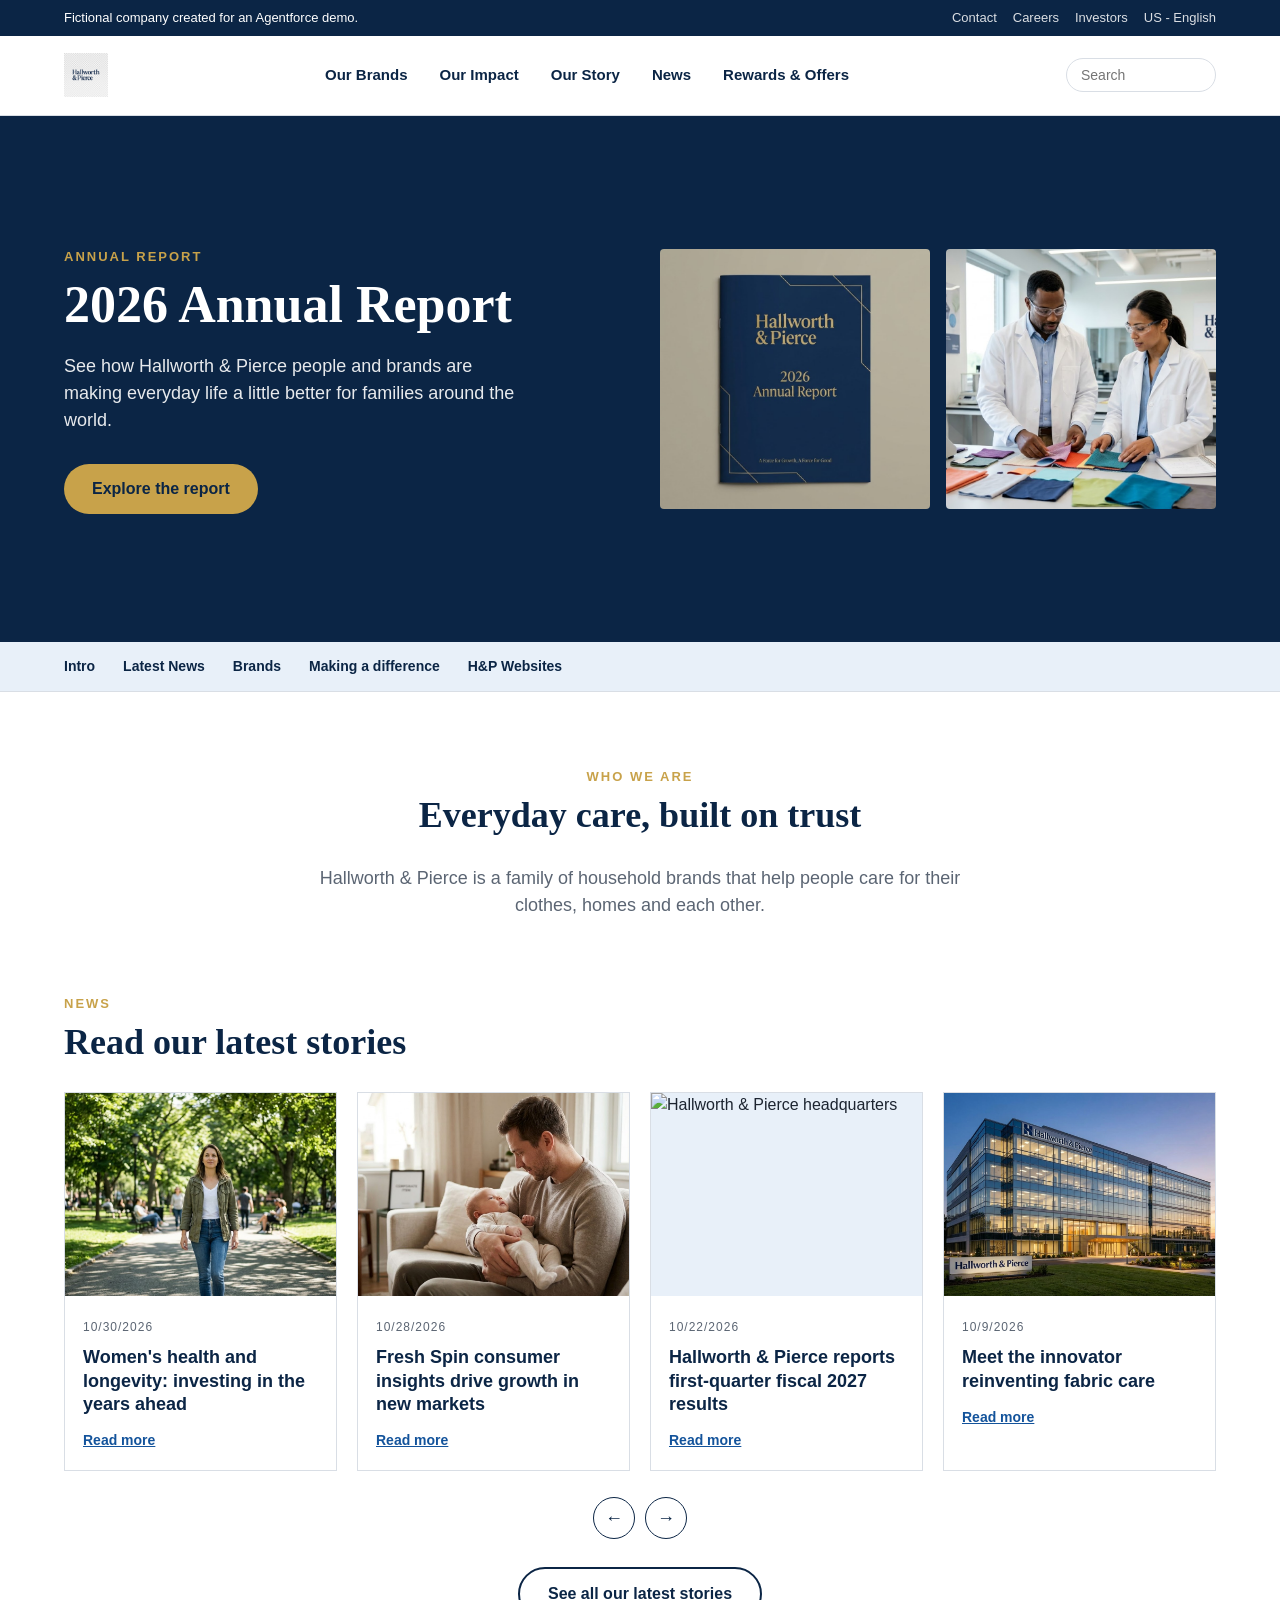
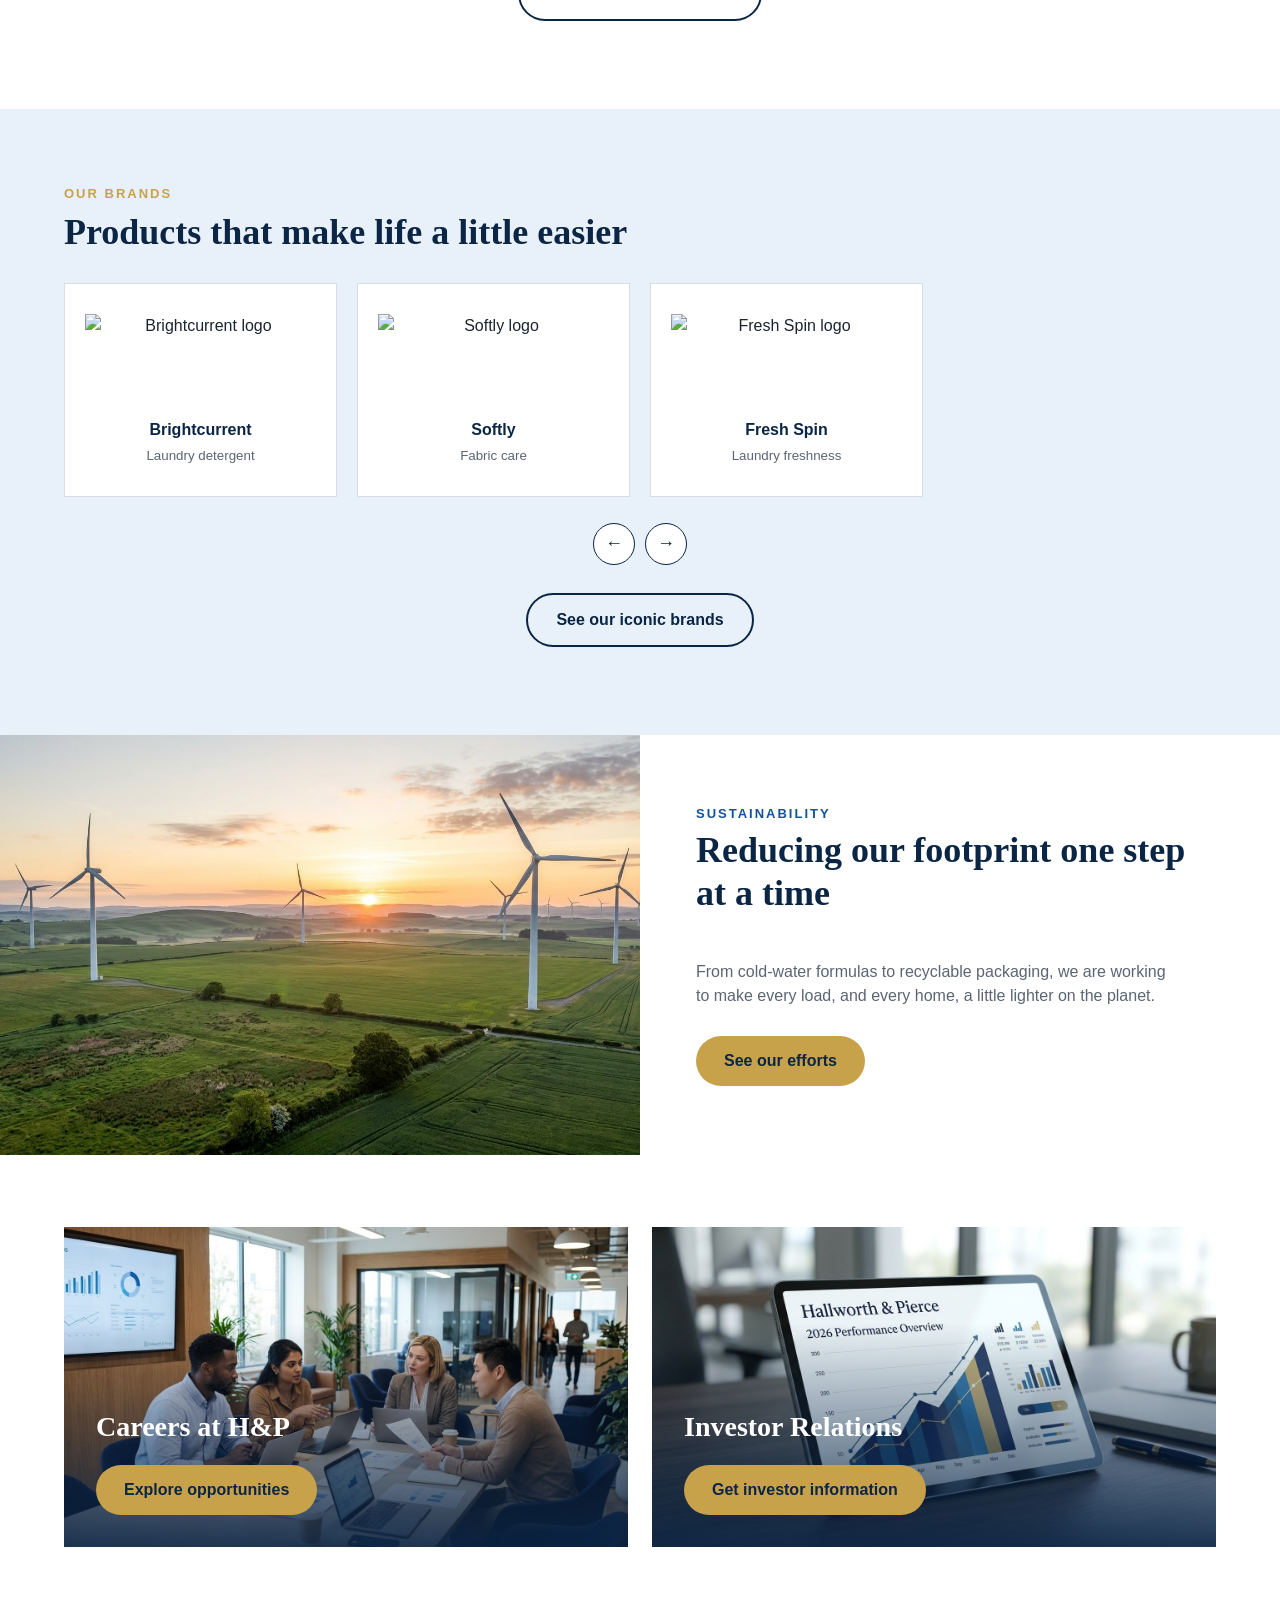
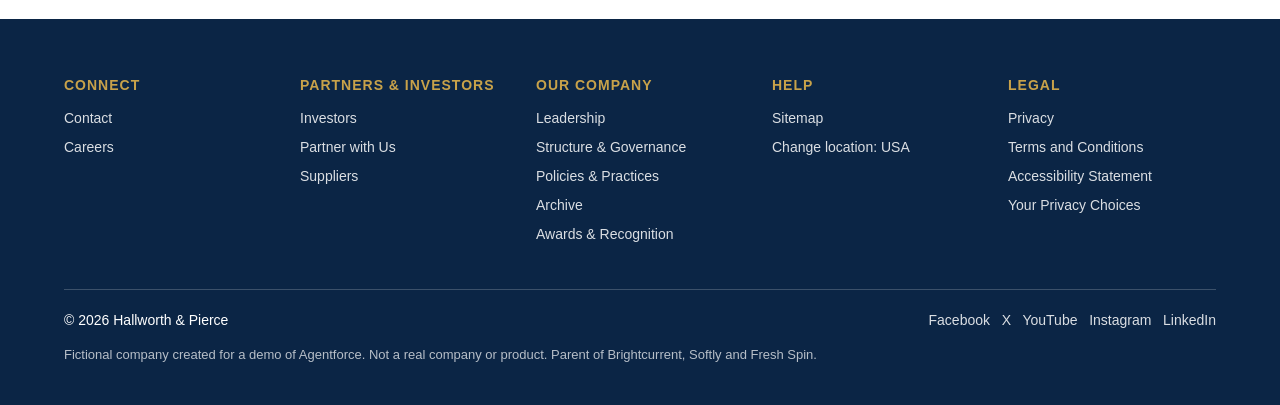
==== index.html @ 75a84b4d "Add Hallworth & Pierce mock site Co-Authored-By: Claude Sonnet 5.5 <noreply@anthropic.com>" ====
<!DOCTYPE html>
<html lang="en"><head><meta charset="utf-8"><meta name="viewport" content="width=device-width,initial-scale=1">
<title>Hallworth & Pierce</title><link rel="stylesheet" href="styles.css"></head><body>
<a class="skip" href="#main">Skip to content</a>
<div class="topbar"><div class="wrap"><span>Fictional company created for an Agentforce demo.</span><span><a href="#">Contact</a><a href="#">Careers</a><a href="#">Investors</a><a href="#">US - English</a></span></div></div>
<header class="site"><div class="wrap">
<a class="logo" href="index.html"><img src="assets/logo.png" alt="Hallworth &amp; Pierce" onerror="this.outerHTML='<span class=logo-text>Hallworth &amp; Pierce</span>'"></a>
<nav class="main" aria-label="Main"><ul>
<li><a href="index.html#brands">Our Brands</a><div class="sub"><a href="https://ctruax-hub.github.io/brightcurrent/">Brightcurrent</a><a href="#">Softly</a><a href="#">Fresh Spin</a><a href="#">Innovation</a><a href="#">Product Safety</a><a href="#">Ingredients</a></div></li>
<li><a href="index.html#impact">Our Impact</a><div class="sub"><a href="#">Community Impact</a><a href="#">Equality &amp; Inclusion</a><a href="#">Sustainability</a><a href="#">Ethics &amp; Responsibility</a></div></li>
<li><a href="index.html#company">Our Story</a><div class="sub"><a href="#">Who We Are</a><a href="#">H&amp;P History</a><a href="#">2026 Annual Report</a><a href="#">2025 Citizenship Report</a></div></li>
<li><a href="index.html#stories">News</a><div class="sub"><a href="#">Blog</a><a href="#">Newsroom</a></div></li>
<li><a href="#">Rewards &amp; Offers</a></li>
</ul></nav>
<input class="search" type="search" placeholder="Search" aria-label="Search">
<button class="burger" aria-label="Menu">&#9776;</button>
</div></header>
<main id="main">
<section class="hero"><div class="wrap">
<div><span class="eyebrow">Annual Report</span><h1>2026 Annual Report</h1><p>See how Hallworth &amp; Pierce people and brands are making everyday life a little better for families around the world.</p><a class="btn" href="#">Explore the report</a></div>
<div class="imgs"><img src="assets/report-cover.jpg" alt="Cover of the Hallworth &amp; Pierce 2026 Annual Report"><img src="assets/report-scientists.jpg" alt="H&amp;P scientists reviewing results in a laboratory"></div>
</div></section>
<div class="anchors"><div class="wrap"><a href="#intro">Intro</a><a href="#stories">Latest News</a><a href="#brands">Brands</a><a href="#impact">Making a difference</a><a href="#company">H&amp;P Websites</a></div></div>
<section id="intro" class="center"><div class="wrap"><span class="eyebrow">Who we are</span><h2>Everyday care, built on trust</h2><p style="max-width:680px;margin:0 auto;color:var(--gray);font-size:18px">Hallworth &amp; Pierce is a family of household brands that help people care for their clothes, homes and each other.</p></div></section>
<section id="stories" style="background:#fff;padding-top:0"><div class="wrap"><span class="eyebrow">News</span><h2>Read our latest stories</h2>
<div class="carousel"><div class="track">
<article class="card"><img src="assets/story-1.jpg" alt="Woman walking outdoors"><div class="body"><time>10/30/2026</time><h3>Women's health and longevity: investing in the years ahead</h3><a href="#">Read more</a></div></article>
<article class="card"><img src="assets/story-2.jpg" alt="Parent and baby at home"><div class="body"><time>10/28/2026</time><h3>Fresh Spin consumer insights drive growth in new markets</h3><a href="#">Read more</a></div></article>
<article class="card"><img src="assets/story-3.jpg" alt="Hallworth &amp; Pierce headquarters"><div class="body"><time>10/22/2026</time><h3>Hallworth &amp; Pierce reports first-quarter fiscal 2027 results</h3><a href="#">Read more</a></div></article>
<article class="card"><img src="assets/story-4.jpg" alt="Researcher testing fabric samples"><div class="body"><time>10/9/2026</time><h3>Meet the innovator reinventing fabric care</h3><a href="#">Read more</a></div></article>
</div><div class="ctrl"><button data-dir="-1" aria-label="Previous">&#8592;</button><button data-dir="1" aria-label="Next">&#8594;</button></div></div>
<p class="center"><a class="btn outline" href="#">See all our latest stories</a></p></div></section>
<section id="brands" class="brands"><div class="wrap"><span class="eyebrow">Our brands</span><h2>Products that make life a little easier</h2>
<div class="carousel"><div class="track">
<a class="brand" href="https://ctruax-hub.github.io/brightcurrent/"><img src="assets/brand-brightcurrent.png" alt="Brightcurrent logo"><span>Brightcurrent</span><small>Laundry detergent</small></a>
<a class="brand" href="#"><img src="assets/brand-softly.png" alt="Softly logo"><span>Softly</span><small>Fabric care</small></a>
<a class="brand" href="#"><img src="assets/brand-freshspin.png" alt="Fresh Spin logo"><span>Fresh Spin</span><small>Laundry freshness</small></a>
</div><div class="ctrl"><button data-dir="-1" aria-label="Previous">&#8592;</button><button data-dir="1" aria-label="Next">&#8594;</button></div></div>
<p class="center"><a class="btn outline" href="#">See our iconic brands</a></p></div></section>
<section id="impact" class="feature"><img src="assets/sustainability.jpg" alt="Wind turbines and green fields at sunrise"><div class="txt"><span class="eyebrow" style="color:var(--blue)">Sustainability</span><h2>Reducing our footprint one step at a time</h2><p>From cold-water formulas to recyclable packaging, we are working to make every load, and every home, a little lighter on the planet.</p><div><a class="btn" href="#">See our efforts</a></div></div></section>
<section id="company" style="padding-bottom:0"><div class="wrap"><div class="dual" style="padding-bottom:72px">
<div class="tile" style="background-image:url(assets/careers.jpg)"><h3>Careers at H&amp;P</h3><a class="btn" href="#">Explore opportunities</a></div>
<div class="tile" style="background-image:url(assets/investors.jpg)"><h3>Investor Relations</h3><a class="btn" href="#">Get investor information</a></div>
</div></div></section>
</main>
<footer><div class="wrap">
<div class="cols">
<div><h4>Connect</h4><ul><li><a href="#">Contact</a></li><li><a href="#">Careers</a></li></ul></div>
<div><h4>Partners &amp; Investors</h4><ul><li><a href="#">Investors</a></li><li><a href="#">Partner with Us</a></li><li><a href="#">Suppliers</a></li></ul></div>
<div><h4>Our Company</h4><ul><li><a href="#">Leadership</a></li><li><a href="#">Structure &amp; Governance</a></li><li><a href="#">Policies &amp; Practices</a></li><li><a href="#">Archive</a></li><li><a href="#">Awards &amp; Recognition</a></li></ul></div>
<div><h4>Help</h4><ul><li><a href="#">Sitemap</a></li><li><a href="#">Change location: USA</a></li></ul></div>
<div><h4>Legal</h4><ul><li><a href="privacy.html">Privacy</a></li><li><a href="terms.html">Terms and Conditions</a></li><li><a href="#">Accessibility Statement</a></li><li><a href="#">Your Privacy Choices</a></li></ul></div>
</div>
<div class="legal"><span>&copy; 2026 Hallworth &amp; Pierce</span><span><a href="#">Facebook</a> &nbsp; <a href="#">X</a> &nbsp; <a href="#">YouTube</a> &nbsp; <a href="#">Instagram</a> &nbsp; <a href="#">LinkedIn</a></span></div>
<p class="disc">Fictional company created for a demo of Agentforce. Not a real company or product. Parent of Brightcurrent, Softly and Fresh Spin.</p>
</div></footer>
<script src="script.js"></script></body></html>
---- styles.css ----
:root{--navy:#0b2545;--blue:#13539b;--sky:#e8f0f9;--ink:#1c2430;--gray:#5b6573;--line:#d9dee5;--accent:#c8a24a}
*{box-sizing:border-box}
html{scroll-behavior:smooth}
body{margin:0;font-family:"Helvetica Neue",Arial,sans-serif;color:var(--ink);line-height:1.5;background:#fff}
a{color:inherit}
img{max-width:100%;display:block}
.skip{position:absolute;left:-999px;top:0;background:#fff;padding:8px 12px;z-index:100}
.skip:focus{left:0}
.wrap{max-width:1200px;margin:0 auto;padding:0 24px}
/* header */
.topbar{background:var(--navy);color:#fff;font-size:13px}
.topbar .wrap{display:flex;justify-content:space-between;align-items:center;min-height:36px;gap:16px;flex-wrap:wrap}
.topbar a{text-decoration:none;opacity:.85;margin-left:16px}
.topbar a:hover{opacity:1;text-decoration:underline}
header.site{border-bottom:1px solid var(--line);background:#fff;position:sticky;top:0;z-index:50}
header.site .wrap{display:flex;align-items:center;justify-content:space-between;min-height:76px;gap:24px}
.logo img{height:44px;width:auto}
.logo-text{font:700 22px Georgia,serif;color:var(--navy);text-decoration:none;letter-spacing:.3px}
nav.main ul{list-style:none;display:flex;gap:4px;margin:0;padding:0}
nav.main li{position:relative}
nav.main > ul > li > a{display:block;padding:28px 14px;text-decoration:none;font-weight:600;font-size:15px;color:var(--navy)}
nav.main > ul > li:hover > a{color:var(--blue)}
nav.main .sub{display:none;position:absolute;top:100%;left:0;min-width:240px;background:#fff;border:1px solid var(--line);box-shadow:0 8px 24px rgba(0,0,0,.1);padding:10px 0;flex-direction:column;gap:0}
nav.main li:hover .sub,nav.main li:focus-within .sub{display:flex}
nav.main .sub a{padding:9px 20px;text-decoration:none;font-size:14px;display:block}
nav.main .sub a:hover{background:var(--sky)}
.search{border:1px solid var(--line);border-radius:20px;padding:8px 14px;font-size:14px;width:150px}
.burger{display:none;background:none;border:0;font-size:28px;cursor:pointer;color:var(--navy)}
/* hero */
.hero{background:var(--navy);color:#fff;position:relative;overflow:hidden}
.hero .wrap{display:grid;grid-template-columns:1fr 1fr;gap:40px;align-items:center;padding-top:56px;padding-bottom:56px}
.hero h1{font:700 52px/1.1 Georgia,serif;margin:8px 0 20px}
.eyebrow{text-transform:uppercase;letter-spacing:2px;font-size:13px;font-weight:700;color:var(--accent)}
.hero p{font-size:18px;max-width:460px;opacity:.9}
.hero .imgs{display:grid;grid-template-columns:1fr 1fr;gap:16px}
.hero .imgs img{width:100%;height:100%;object-fit:cover;min-height:260px;background:#1d3d66;border-radius:4px}
.btn{display:inline-block;background:var(--accent);color:var(--navy);padding:13px 28px;font-weight:700;text-decoration:none;border-radius:30px;margin-top:12px}
.btn:hover{filter:brightness(1.08)}
.btn.outline{background:none;border:2px solid var(--navy);color:var(--navy)}
.btn.outline:hover{background:var(--navy);color:#fff;filter:none}
.anchors{background:var(--sky);border-bottom:1px solid var(--line)}
.anchors .wrap{display:flex;gap:28px;overflow-x:auto;padding-top:14px;padding-bottom:14px}
.anchors a{white-space:nowrap;text-decoration:none;font-weight:600;font-size:14px;color:var(--navy)}
.anchors a:hover{text-decoration:underline}
/* sections */
section{padding:72px 0}
h2{font:700 36px/1.2 Georgia,serif;color:var(--navy);margin:6px 0 28px}
.center{text-align:center}
.carousel{position:relative}
.track{display:flex;gap:20px;overflow-x:auto;scroll-snap-type:x mandatory;scrollbar-width:none;padding-bottom:6px}
.track::-webkit-scrollbar{display:none}
.card{flex:0 0 calc(25% - 15px);scroll-snap-align:start;border:1px solid var(--line);background:#fff}
.card img{width:100%;aspect-ratio:4/3;object-fit:cover;background:var(--sky)}
.card .body{padding:18px}
.card time{font-size:12px;color:var(--gray);text-transform:uppercase;letter-spacing:1px}
.card h3{font-size:18px;margin:8px 0 12px;color:var(--navy);line-height:1.3}
.card a{font-weight:700;font-size:14px;color:var(--blue)}
.ctrl{display:flex;gap:10px;justify-content:center;margin-top:20px}
.ctrl button{width:42px;height:42px;border-radius:50%;border:1px solid var(--navy);background:#fff;color:var(--navy);font-size:18px;cursor:pointer}
.ctrl button:hover{background:var(--navy);color:#fff}
.brands{background:var(--sky)}
.brand{flex:0 0 calc(25% - 15px);scroll-snap-align:start;background:#fff;text-align:center;padding:30px 20px;text-decoration:none;border:1px solid var(--line)}
.brand img{height:90px;margin:0 auto 14px;object-fit:contain}
.brand span{font-weight:700;color:var(--navy)}
.brand small{display:block;color:var(--gray);margin-top:4px}
.feature{display:grid;grid-template-columns:1fr 1fr;min-height:420px;padding:0}
.feature img{width:100%;height:100%;object-fit:cover;background:#cfdceb}
.feature .txt{display:flex;flex-direction:column;justify-content:center;padding:56px;background:#fff}
.feature .txt p{max-width:480px;color:var(--gray)}
.dual{display:grid;grid-template-columns:1fr 1fr;gap:24px;padding:0 0 72px}
.tile{position:relative;min-height:320px;color:#fff;display:flex;flex-direction:column;justify-content:flex-end;padding:32px;background:var(--navy) center/cover}
.tile::before{content:"";position:absolute;inset:0;background:linear-gradient(transparent 30%,rgba(11,37,69,.9))}
.tile>*{position:relative}
.tile h3{font:700 28px Georgia,serif;margin:0 0 10px}
.tile .btn{align-self:flex-start}
/* footer */
footer{background:var(--navy);color:#fff;padding:56px 0 28px;font-size:14px}
footer .cols{display:grid;grid-template-columns:repeat(5,1fr);gap:28px}
footer h4{margin:0 0 12px;font-size:14px;text-transform:uppercase;letter-spacing:1px;color:var(--accent)}
footer ul{list-style:none;padding:0;margin:0}
footer li{margin-bottom:8px}
footer a{text-decoration:none;opacity:.85}
footer a:hover{opacity:1;text-decoration:underline}
footer .legal{border-top:1px solid rgba(255,255,255,.2);margin-top:36px;padding-top:20px;display:flex;justify-content:space-between;gap:20px;flex-wrap:wrap}
footer .disc{margin-top:14px;opacity:.7;font-size:13px}
.page{max-width:820px;margin:0 auto;padding:56px 24px}
.page h1{font:700 40px Georgia,serif;color:var(--navy)}
.page h2{font-size:22px;margin:32px 0 8px}
@media(max-width:900px){
 .burger{display:block}
 nav.main{display:none;position:absolute;top:100%;left:0;right:0;background:#fff;border-bottom:1px solid var(--line)}
 nav.main.open{display:block}
 nav.main ul{flex-direction:column}
 nav.main > ul > li > a{padding:14px 24px}
 nav.main .sub{display:flex;position:static;border:0;box-shadow:none;padding:0 0 8px 16px}
 .search{display:none}
 .hero .wrap,.feature,.dual{grid-template-columns:1fr}
 .hero h1{font-size:38px}
 .card,.brand{flex-basis:80%}
 .feature .txt{padding:36px 24px}
 footer .cols{grid-template-columns:1fr 1fr}
}
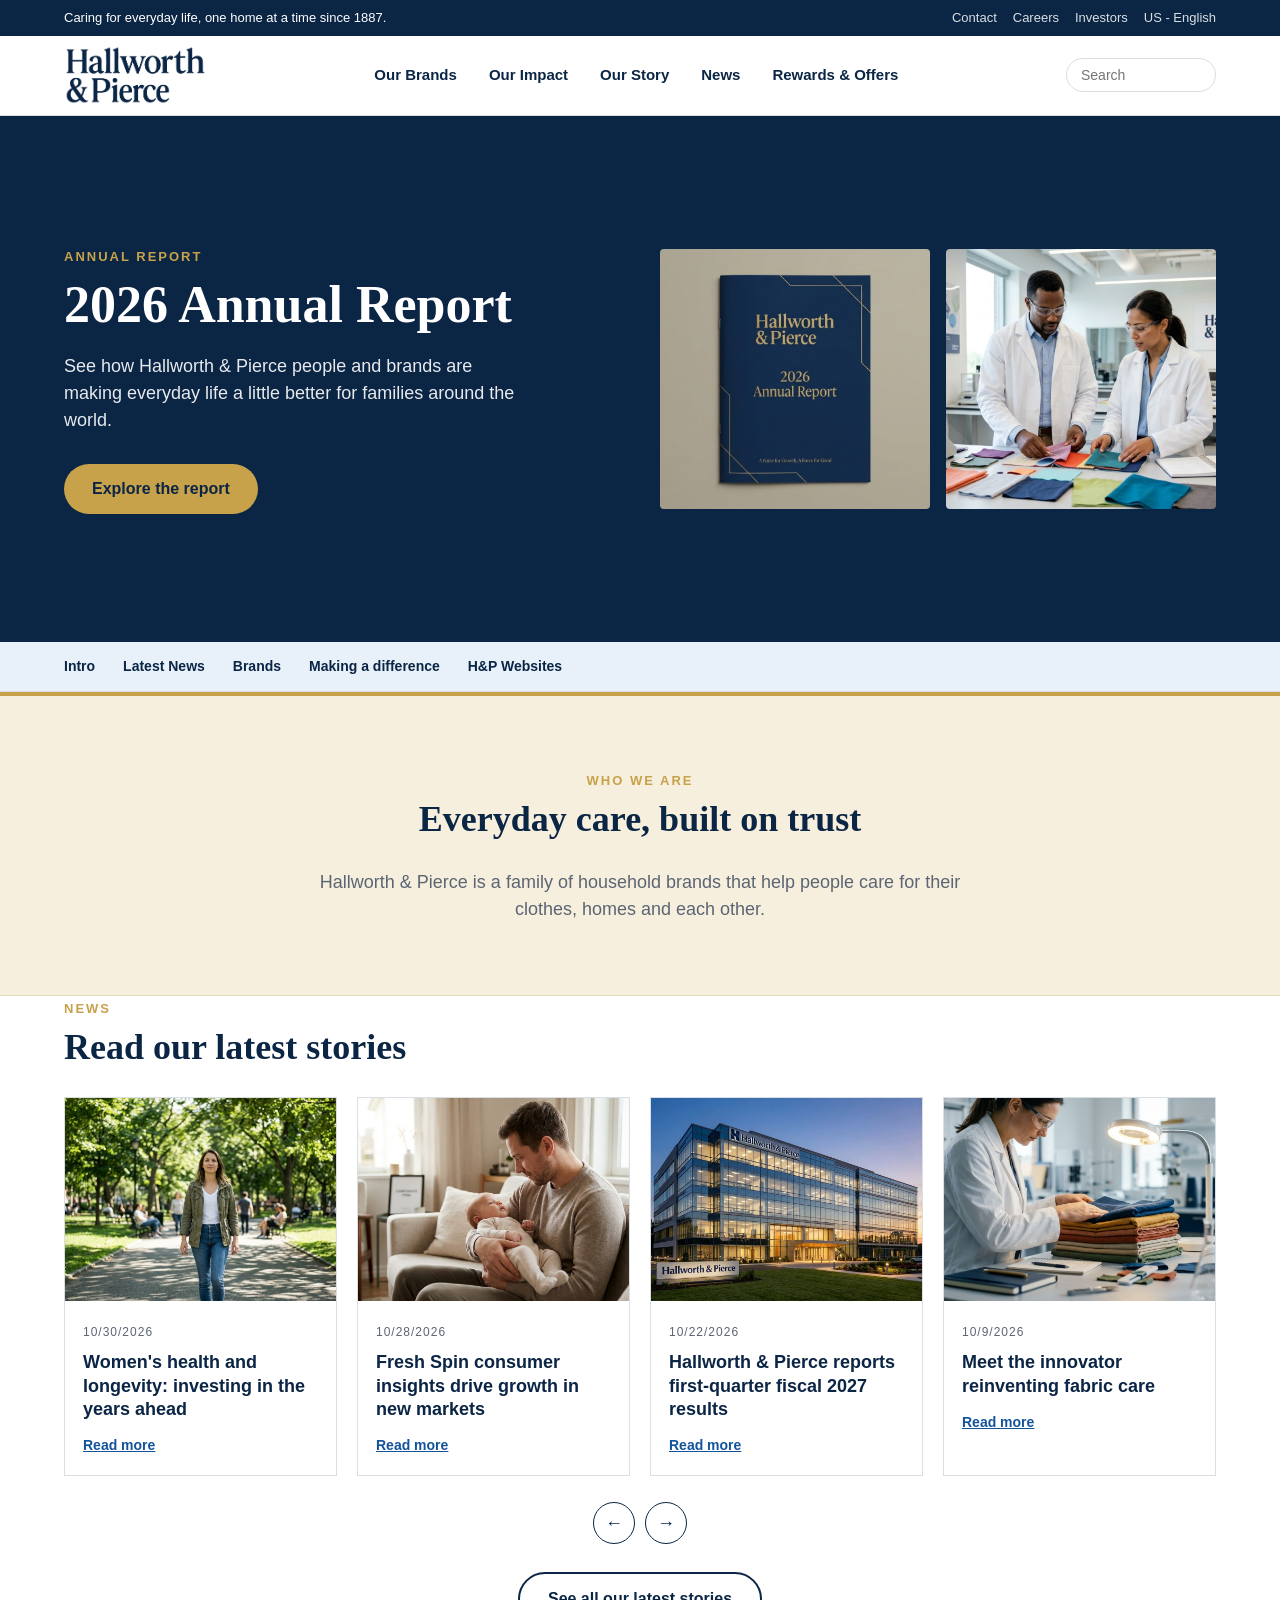
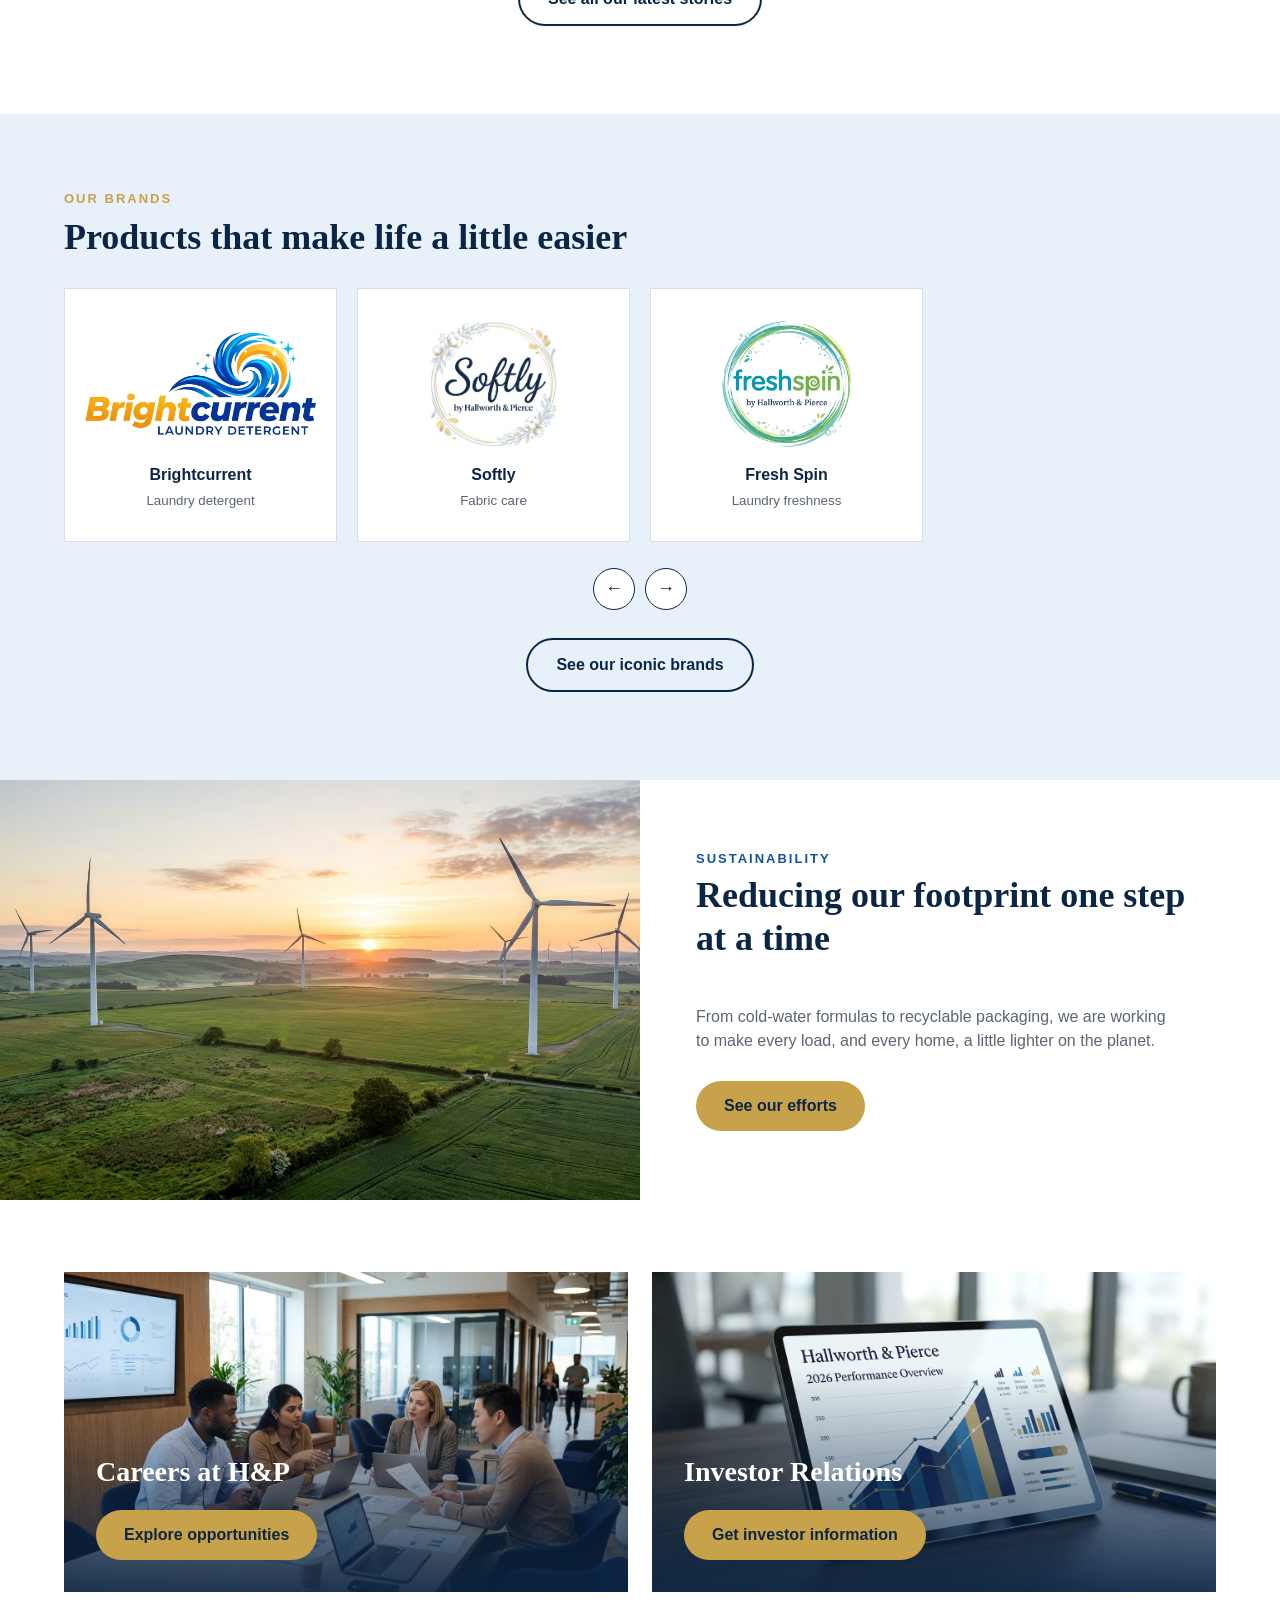
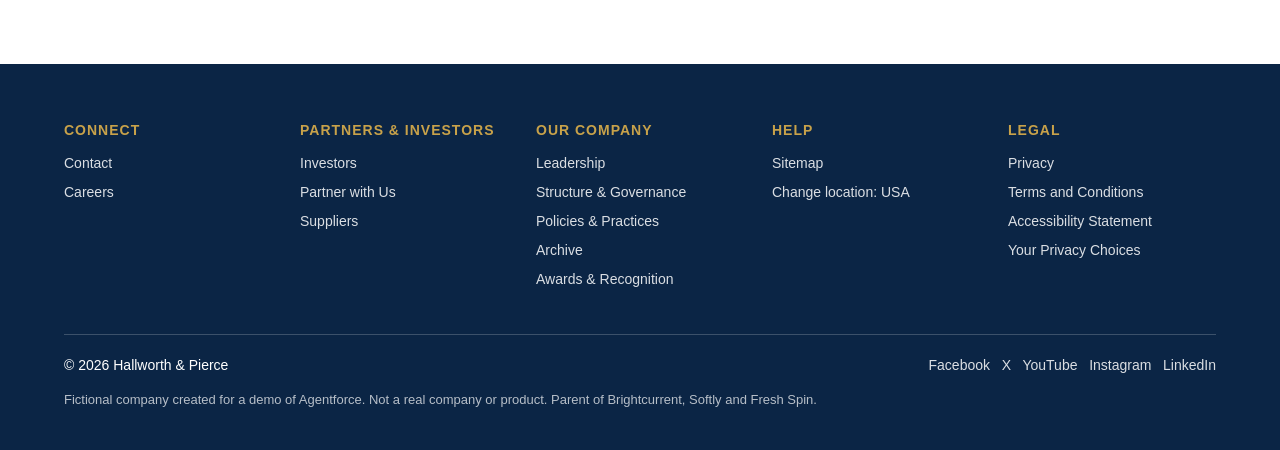
==== commit 4c646d61: "New story-4 image, on-brand top bar tagline, tinted intro section Co-Authored-By: Claude Sonnet 5.5 " ====
--- a/index.html
+++ b/index.html
@@ -2,7 +2,7 @@
 <html lang="en"><head><meta charset="utf-8"><meta name="viewport" content="width=device-width,initial-scale=1">
 <title>Hallworth & Pierce</title><link rel="stylesheet" href="styles.css"></head><body>
 <a class="skip" href="#main">Skip to content</a>
-<div class="topbar"><div class="wrap"><span>Fictional company created for an Agentforce demo.</span><span><a href="#">Contact</a><a href="#">Careers</a><a href="#">Investors</a><a href="#">US - English</a></span></div></div>
+<div class="topbar"><div class="wrap"><span>Caring for everyday life, one home at a time since 1887.</span><span><a href="#">Contact</a><a href="#">Careers</a><a href="#">Investors</a><a href="#">US - English</a></span></div></div>
 <header class="site"><div class="wrap">
 <a class="logo" href="index.html"><img src="assets/logo.png" alt="Hallworth &amp; Pierce" onerror="this.outerHTML='<span class=logo-text>Hallworth &amp; Pierce</span>'"></a>
 <nav class="main" aria-label="Main"><ul>
@@ -21,7 +21,7 @@
 <div class="imgs"><img src="assets/report-cover.jpg" alt="Cover of the Hallworth &amp; Pierce 2026 Annual Report"><img src="assets/report-scientists.jpg" alt="H&amp;P scientists reviewing results in a laboratory"></div>
 </div></section>
 <div class="anchors"><div class="wrap"><a href="#intro">Intro</a><a href="#stories">Latest News</a><a href="#brands">Brands</a><a href="#impact">Making a difference</a><a href="#company">H&amp;P Websites</a></div></div>
-<section id="intro" class="center"><div class="wrap"><span class="eyebrow">Who we are</span><h2>Everyday care, built on trust</h2><p style="max-width:680px;margin:0 auto;color:var(--gray);font-size:18px">Hallworth &amp; Pierce is a family of household brands that help people care for their clothes, homes and each other.</p></div></section>
+<section id="intro" class="center intro"><div class="wrap"><span class="eyebrow">Who we are</span><h2>Everyday care, built on trust</h2><p style="max-width:680px;margin:0 auto;color:var(--gray);font-size:18px">Hallworth &amp; Pierce is a family of household brands that help people care for their clothes, homes and each other.</p></div></section>
 <section id="stories" style="background:#fff;padding-top:0"><div class="wrap"><span class="eyebrow">News</span><h2>Read our latest stories</h2>
 <div class="carousel"><div class="track">
 <article class="card"><img src="assets/story-1.jpg" alt="Woman walking outdoors"><div class="body"><time>10/30/2026</time><h3>Women's health and longevity: investing in the years ahead</h3><a href="#">Read more</a></div></article>
--- a/styles.css
+++ b/styles.css
@@ -14,7 +14,7 @@
 .topbar a:hover{opacity:1;text-decoration:underline}
 header.site{border-bottom:1px solid var(--line);background:#fff;position:sticky;top:0;z-index:50}
 header.site .wrap{display:flex;align-items:center;justify-content:space-between;min-height:76px;gap:24px}
-.logo img{height:44px;width:auto}
+.logo img{height:60px;width:auto}
 .logo-text{font:700 22px Georgia,serif;color:var(--navy);text-decoration:none;letter-spacing:.3px}
 nav.main ul{list-style:none;display:flex;gap:4px;margin:0;padding:0}
 nav.main li{position:relative}
@@ -60,7 +60,7 @@
 .ctrl button:hover{background:var(--navy);color:#fff}
 .brands{background:var(--sky)}
 .brand{flex:0 0 calc(25% - 15px);scroll-snap-align:start;background:#fff;text-align:center;padding:30px 20px;text-decoration:none;border:1px solid var(--line)}
-.brand img{height:90px;margin:0 auto 14px;object-fit:contain}
+.brand img{height:130px;max-width:100%;margin:0 auto 14px;object-fit:contain}
 .brand span{font-weight:700;color:var(--navy)}
 .brand small{display:block;color:var(--gray);margin-top:4px}
 .feature{display:grid;grid-template-columns:1fr 1fr;min-height:420px;padding:0}
@@ -100,3 +100,4 @@
  .feature .txt{padding:36px 24px}
  footer .cols{grid-template-columns:1fr 1fr}
 }
+.intro{background:#f6efdd;border-top:4px solid var(--accent);border-bottom:1px solid #e6dbbd}
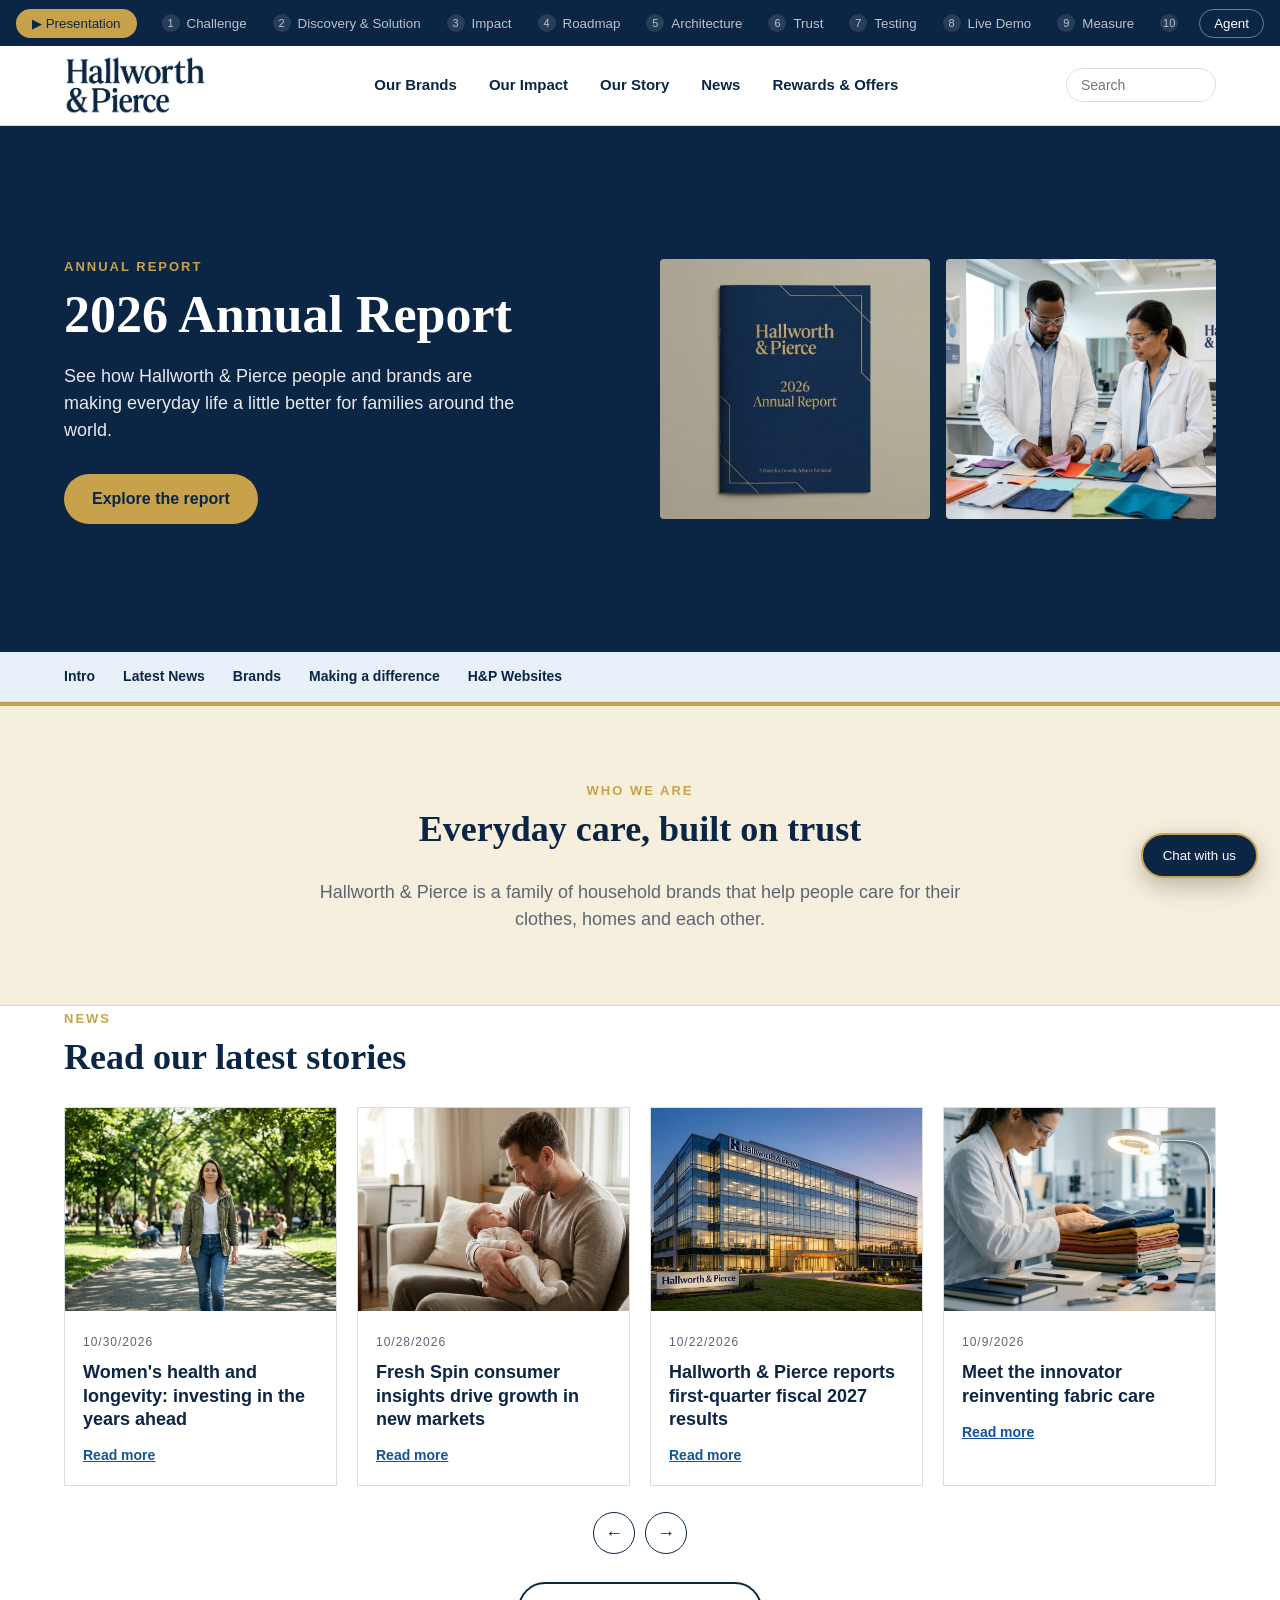
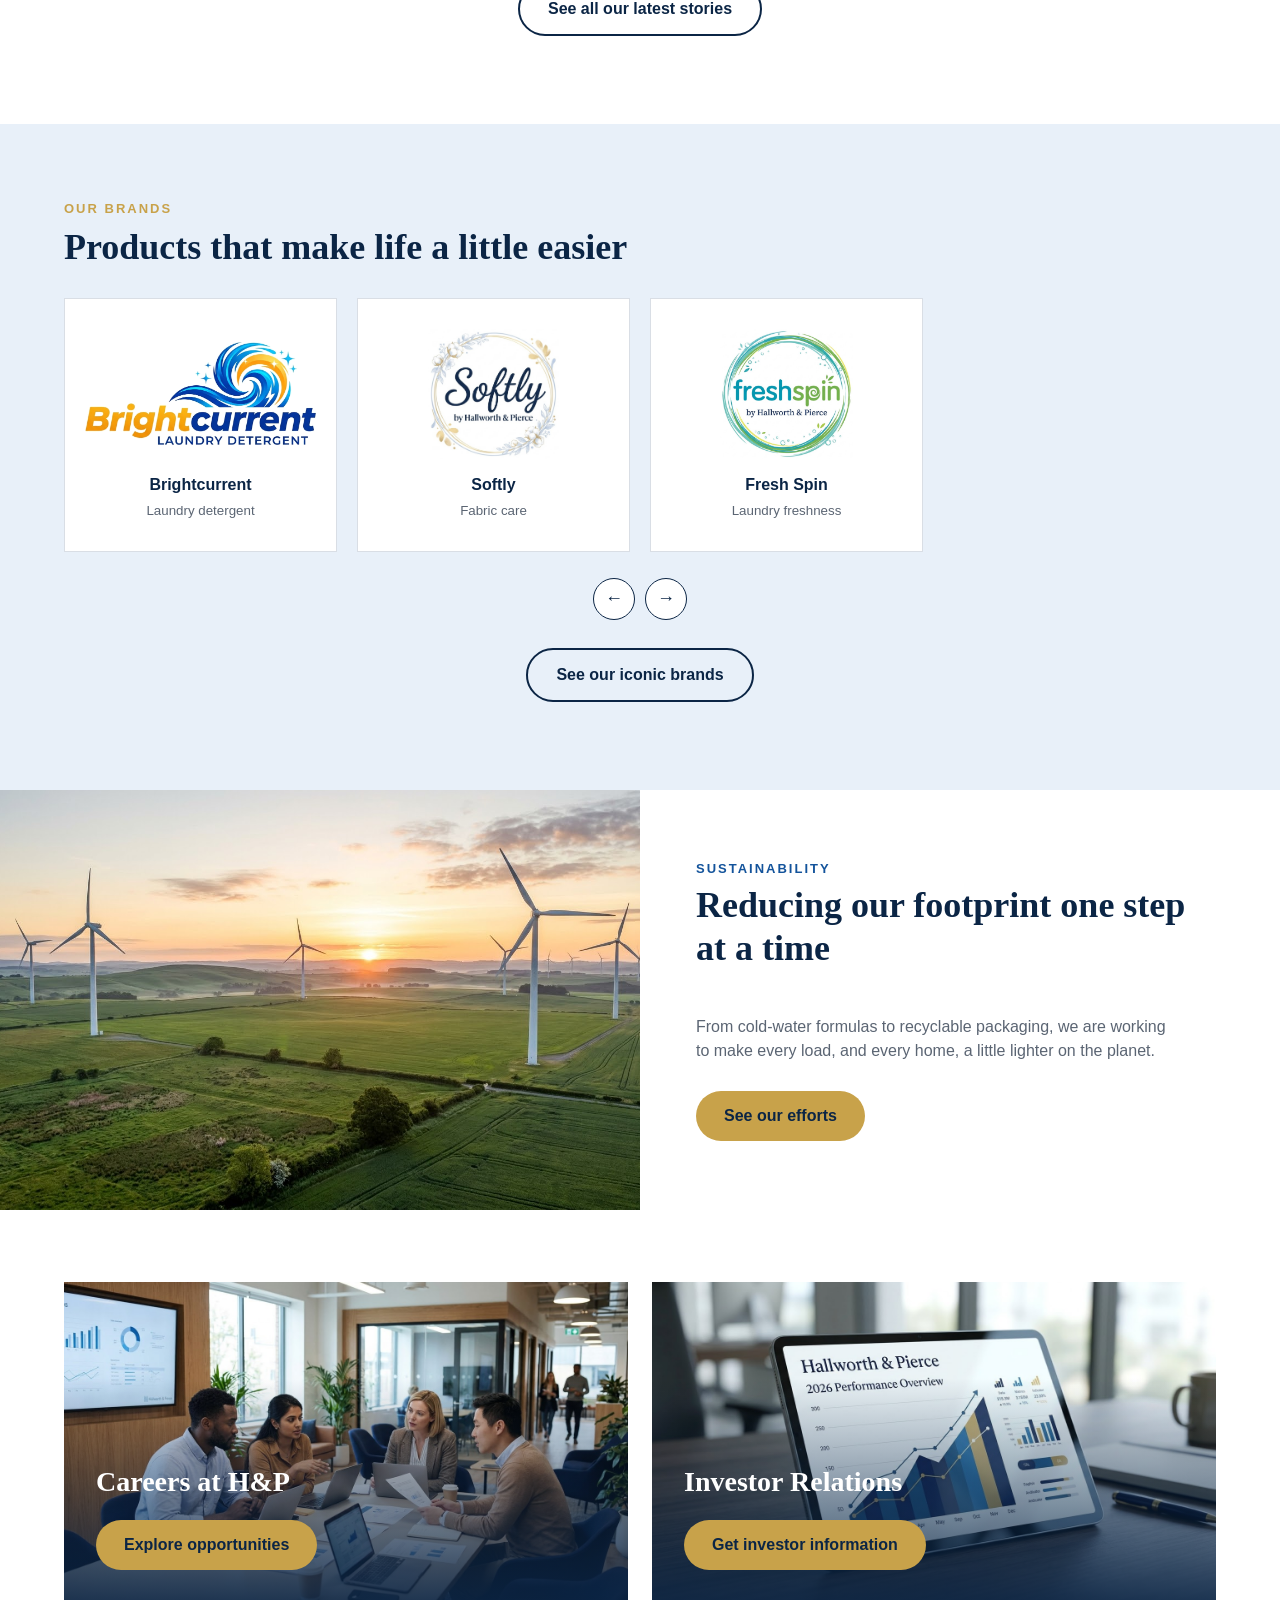
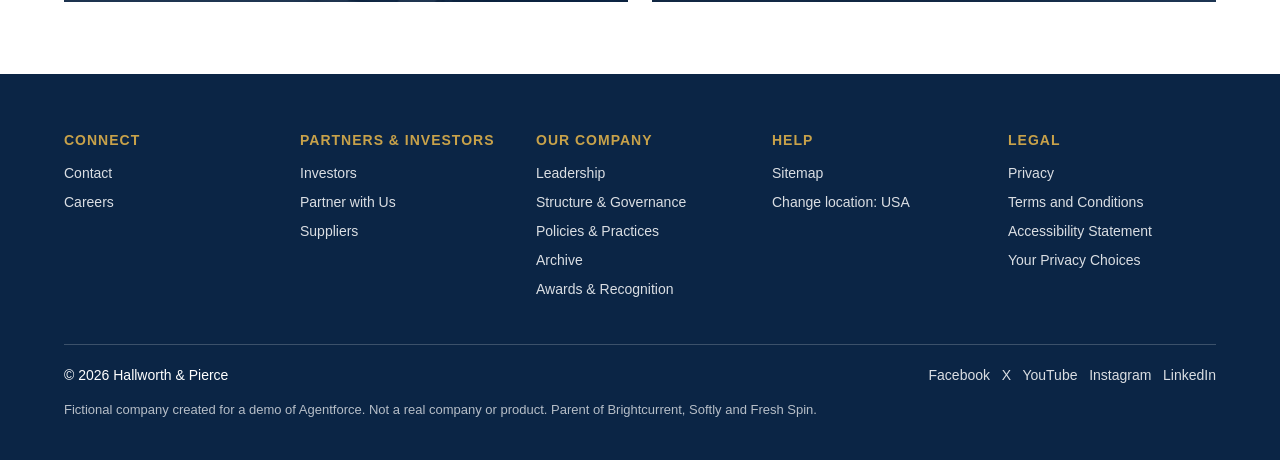
==== commit a1f793ac: "Add capstone presentation overlay, agenda bar and agent slot Co-Authored-By: Claude Sonnet 5.5 <nore" ====
--- a/index.html
+++ b/index.html
@@ -1,8 +1,8 @@
 <!DOCTYPE html>
 <html lang="en"><head><meta charset="utf-8"><meta name="viewport" content="width=device-width,initial-scale=1">
-<title>Hallworth & Pierce</title><link rel="stylesheet" href="styles.css"></head><body>
+<title>Hallworth & Pierce</title><link rel="stylesheet" href="styles.css"><link rel="stylesheet" href="deck.css"></head><body>
 <a class="skip" href="#main">Skip to content</a>
-<div class="topbar"><div class="wrap"><span>Caring for everyday life, one home at a time since 1887.</span><span><a href="#">Contact</a><a href="#">Careers</a><a href="#">Investors</a><a href="#">US - English</a></span></div></div>
+<div class="topbar"></div>
 <header class="site"><div class="wrap">
 <a class="logo" href="index.html"><img src="assets/logo.png" alt="Hallworth &amp; Pierce" onerror="this.outerHTML='<span class=logo-text>Hallworth &amp; Pierce</span>'"></a>
 <nav class="main" aria-label="Main"><ul>
@@ -54,4 +54,4 @@
 <div class="legal"><span>&copy; 2026 Hallworth &amp; Pierce</span><span><a href="#">Facebook</a> &nbsp; <a href="#">X</a> &nbsp; <a href="#">YouTube</a> &nbsp; <a href="#">Instagram</a> &nbsp; <a href="#">LinkedIn</a></span></div>
 <p class="disc">Fictional company created for a demo of Agentforce. Not a real company or product. Parent of Brightcurrent, Softly and Fresh Spin.</p>
 </div></footer>
-<script src="script.js"></script></body></html>+<script src="script.js"></script><script src="slides.js"></script><script src="deck.js"></script></body></html>
--- a/deck.css
+++ b/deck.css
@@ -0,0 +1,94 @@
+/* ---- Agenda bar ---- */
+:root{--bar:46px;--sf:#1b5fd6;--sfdeep:#0b2a6f;--slide:#d5e9ff}
+.topbar.demobar{position:sticky;top:0;z-index:70;height:var(--bar);background:var(--navy);color:#fff}
+.topbar.demobar .wrap{display:flex;align-items:center;gap:14px;height:100%;max-width:none;padding:0 16px}
+.demobar .play{flex:none;background:var(--accent);color:var(--navy);border:0;border-radius:20px;padding:7px 16px;font:700 13px inherit;font-family:inherit;cursor:pointer;display:flex;gap:7px;align-items:center}
+.demobar .play:hover{filter:brightness(1.08)}
+.demobar .chips{display:flex;gap:4px;overflow-x:auto;scrollbar-width:none;flex:1;align-items:center}
+.demobar .chips::-webkit-scrollbar{display:none}
+.demobar .chip{flex:none;background:none;border:0;color:#fff;opacity:.72;font:600 13px inherit;font-family:inherit;padding:7px 11px;border-radius:16px;cursor:pointer;white-space:nowrap;display:flex;gap:7px;align-items:center}
+.demobar .chip i{font-style:normal;font-size:11px;width:18px;height:18px;border-radius:50%;background:rgba(255,255,255,.16);display:grid;place-items:center}
+.demobar .chip:hover{opacity:1;background:rgba(255,255,255,.1)}
+.demobar .chip.on{opacity:1;background:rgba(200,162,74,.22);color:#fff}
+.demobar .chip.on i{background:var(--accent);color:var(--navy)}
+.demobar .agentbtn{flex:none;background:none;border:1px solid rgba(255,255,255,.4);color:#fff;border-radius:20px;padding:6px 14px;font:600 13px inherit;font-family:inherit;cursor:pointer}
+.demobar .agentbtn:hover{background:rgba(255,255,255,.12)}
+header.site{top:var(--bar)}
+@media(max-width:700px){.demobar .agentbtn{display:none}}
+
+/* ---- Overlay ---- */
+.deck{position:fixed;inset:var(--bar) 0 0 0;z-index:200;background:rgba(6,16,38,.92);display:none;align-items:center;justify-content:center;padding:3vmin}
+.deck.open{display:flex}
+.deck .frame{position:relative;width:min(100%,calc((100vh - var(--bar) - 6vmin - 56px)*16/9));aspect-ratio:16/9}
+.deck .stage{position:absolute;inset:0;container-type:inline-size;border-radius:1.2cqw;overflow:hidden;background:var(--slide);box-shadow:0 30px 80px rgba(0,0,0,.5);font-size:1.45cqw;color:#18305f}
+.deck .stage *{box-sizing:border-box}
+.slide{position:absolute;inset:0;padding:5cqw 5.5cqw 4cqw;display:flex;flex-direction:column;animation:sin .35s ease}
+@keyframes sin{from{opacity:0;transform:translateX(1.5cqw)}to{opacity:1;transform:none}}
+.slide .logo-corner{position:absolute;top:2.6cqw;right:4.5cqw;height:5.4cqw;width:auto}
+.slide h2{font:700 3.4cqw/1.15 "Helvetica Neue",Arial,sans-serif;color:var(--sfdeep);margin:0 0 2.2cqw;letter-spacing:-.02em}
+.s-lead{font-size:2cqw;line-height:1.45;max-width:62cqw;margin:0 0 2cqw}
+.s-h3{font-size:1.5cqw;text-transform:uppercase;letter-spacing:.12em;color:var(--sf);margin:.4cqw 0 1.2cqw}
+.s-grid{display:grid;gap:1.4cqw}
+.g2{grid-template-columns:1fr 1fr}.g3{grid-template-columns:repeat(3,1fr)}.g4{grid-template-columns:repeat(4,1fr)}.g5{grid-template-columns:repeat(5,1fr)}
+.wide-l{grid-template-columns:1.1fr 1fr}.wide-r{grid-template-columns:1.25fr 1fr}
+.tight{gap:1cqw}
+.s-card{background:#fff;border-radius:1.2cqw;padding:1.8cqw;box-shadow:0 .3cqw 1.2cqw rgba(11,42,111,.08);position:relative}
+.s-card h4{font-size:1.95cqw;margin:0 0 .8cqw;color:var(--sf)}
+.s-card p,.s-list{font-size:1.6cqw;line-height:1.5;margin:0;color:#3a4a6b}
+.s-list{padding-left:1.4cqw}.s-list li{margin-bottom:.6cqw}
+.s-card.dark{background:var(--sfdeep);color:#fff}
+.s-card.dark p,.s-card.dark .s-list{color:#dbe8ff}.s-card.dark h4{color:#fff}.s-card.dark h4.gold{color:#f3c969}
+.s-card.wide{margin-top:1.4cqw}
+.num{position:absolute;top:1.4cqw;right:1.6cqw;font:700 2.4cqw/1 Georgia,serif;color:#b9d3f5}
+.s-note{margin-top:auto;background:#fff;border-radius:1.2cqw;padding:1.4cqw 1.8cqw;font-size:1.5cqw;line-height:1.5;color:#2c3c60;border-left:.5cqw solid var(--sf)}
+.kpi{text-align:center;padding:2.4cqw 1.6cqw}.kpi b{display:block;font:700 6cqw/1.1 Georgia,serif;color:var(--sfdeep);margin:.6cqw 0}
+.kpis{margin-bottom:2cqw}
+.pill{display:inline-block;font-size:1cqw;font-weight:700;padding:.3cqw 1cqw;border-radius:2cqw;background:#e6edf8;color:#4a5b82;margin-bottom:1cqw}
+.pill.live{background:var(--sf);color:#fff}
+.pills{display:flex;flex-wrap:wrap;gap:.8cqw;margin-top:.6cqw}.pills span{background:rgba(255,255,255,.14);padding:.6cqw 1.3cqw;border-radius:2cqw;font-size:1.3cqw}
+.s-legal{font-size:1.2cqw;line-height:1.55;color:#3a4a6b;margin:0}
+.s-flow{display:flex;align-items:center;gap:1.2cqw;margin-top:3cqw}
+.s-flow div{background:var(--sfdeep);color:#fff;padding:1.2cqw 2.4cqw;border-radius:1cqw;font-weight:700;font-size:1.7cqw}
+.s-flow i{font-style:normal;font-size:2.4cqw;color:#9fc3ee}
+.s-flow.small{margin-top:1cqw;gap:.6cqw;flex-wrap:wrap}.s-flow.small div{background:rgba(255,255,255,.14);font-size:1.3cqw;padding:.7cqw 1.3cqw}
+.s-arch{display:flex;align-items:stretch;gap:1cqw;margin-bottom:1.8cqw}
+.s-arch .col{flex:1;display:flex;flex-direction:column;gap:.8cqw}.s-arch .col.big{flex:1.25}
+.s-arch h5{margin:0 0 .3cqw;font-size:1.1cqw;letter-spacing:.12em;text-transform:uppercase;color:var(--sf)}
+.s-arch .box{background:#fff;border-radius:.9cqw;padding:1cqw 1.2cqw;font-size:1.3cqw;font-weight:600;box-shadow:0 .2cqw .8cqw rgba(11,42,111,.08)}
+.s-arch .box.strong{background:var(--sfdeep);color:#fff}
+.s-arch i{align-self:center;font-style:normal;font-size:2.4cqw;color:#7aa6dd}
+/* cover + section slides */
+.slide.cover,.slide.section{background:radial-gradient(120% 90% at 50% 120%,#1f7bff,#0034c6 45%,#001f8a);color:#fff;justify-content:center}
+.slide.cover h2,.slide.section h2,.slide.section .s-big{color:#fff}
+.s-kicker{font-size:1.7cqw;letter-spacing:.14em;text-transform:uppercase;color:#bcd8ff;margin:0 0 1.4cqw}.s-kicker.i{font-style:italic;text-transform:none;letter-spacing:0;position:absolute;top:4.5cqw;left:5.5cqw;font-size:2cqw}
+.s-cover{font:700 6.2cqw/1.05 Georgia,serif;margin:0;color:#fff}.s-cover span{display:block;font:700 3.4cqw/1.3 "Helvetica Neue",Arial,sans-serif;color:#9fd0ff;margin-top:1.2cqw}
+.s-sub{font-size:2.2cqw;margin:1.4cqw 0 0;color:#dbe8ff}
+.s-people{display:flex;gap:6cqw;margin-top:5cqw}.s-people b{display:block;font-size:1.6cqw}.s-people span{font-size:1.4cqw;color:#bcd8ff}
+.s-big{font:700 4.3cqw/1.2 Georgia,serif;max-width:78cqw;margin:0}
+.slide.cover .s-people{position:absolute;bottom:4.5cqw}
+.slide.section .s-flow div{background:rgba(255,255,255,.16)}
+.s-actions{display:flex;gap:1.4cqw;margin-top:3.4cqw}
+.s-actions button{font:700 1.8cqw inherit;font-family:inherit;padding:1.1cqw 2.8cqw;border-radius:3cqw;border:0;background:#f3c969;color:var(--navy);cursor:pointer}
+.s-actions button.ghost{background:none;border:.2cqw solid #fff;color:#fff}
+/* chrome */
+.deck .nav{position:absolute;left:0;right:0;bottom:-48px;display:flex;align-items:center;gap:12px;color:#c9d6ee;font-size:14px}
+.deck .nav button{background:rgba(255,255,255,.12);border:0;color:#fff;width:38px;height:38px;border-radius:50%;font-size:18px;cursor:pointer}
+.deck .nav button:hover{background:rgba(255,255,255,.25)}
+.deck .nav .bar{flex:1;height:4px;border-radius:3px;background:rgba(255,255,255,.18);overflow:hidden}
+.deck .nav .bar div{height:100%;background:var(--accent);transition:width .3s}
+.deck .nav .ttl{min-width:200px;text-align:right}
+.deck .close{background:rgba(255,255,255,.12)!important;font-size:16px!important}
+/* agent slot */
+.agent-launch{position:fixed;right:22px;bottom:22px;z-index:90;background:var(--navy);color:#fff;border:2px solid var(--accent);border-radius:30px;padding:13px 20px;font:700 14px inherit;font-family:inherit;cursor:pointer;box-shadow:0 8px 24px rgba(0,0,0,.25)}
+.agent-panel{position:fixed;right:22px;bottom:80px;z-index:90;width:min(380px,calc(100vw - 44px));height:min(540px,calc(100vh - 160px));background:#fff;border-radius:16px;box-shadow:0 16px 48px rgba(0,0,0,.3);display:none;flex-direction:column;overflow:hidden}
+.agent-panel.open{display:flex}
+.agent-panel header{background:var(--navy);color:#fff;padding:14px 18px;font-weight:700;display:flex;justify-content:space-between}
+.agent-panel header button{background:none;border:0;color:#fff;font-size:18px;cursor:pointer}
+#agentforce-container{flex:1;display:grid;place-items:center;text-align:center;padding:24px;color:#5b6573;font-size:14px;background:#f6f8fb}
+body.deck-open{overflow:hidden}
+
+.slide>.s-grid{flex:1;margin-bottom:1.6cqw}
+.slide>.s-grid.kpis{flex:none}
+.s-grid.g5 .s-card h4{font-size:1.7cqw}.s-grid.g5 .s-card p{font-size:1.4cqw}
+.slide h2.s-big{font:700 4.3cqw/1.2 Georgia,serif;margin:0}
+.slide.section h2.s-big{color:#fff}
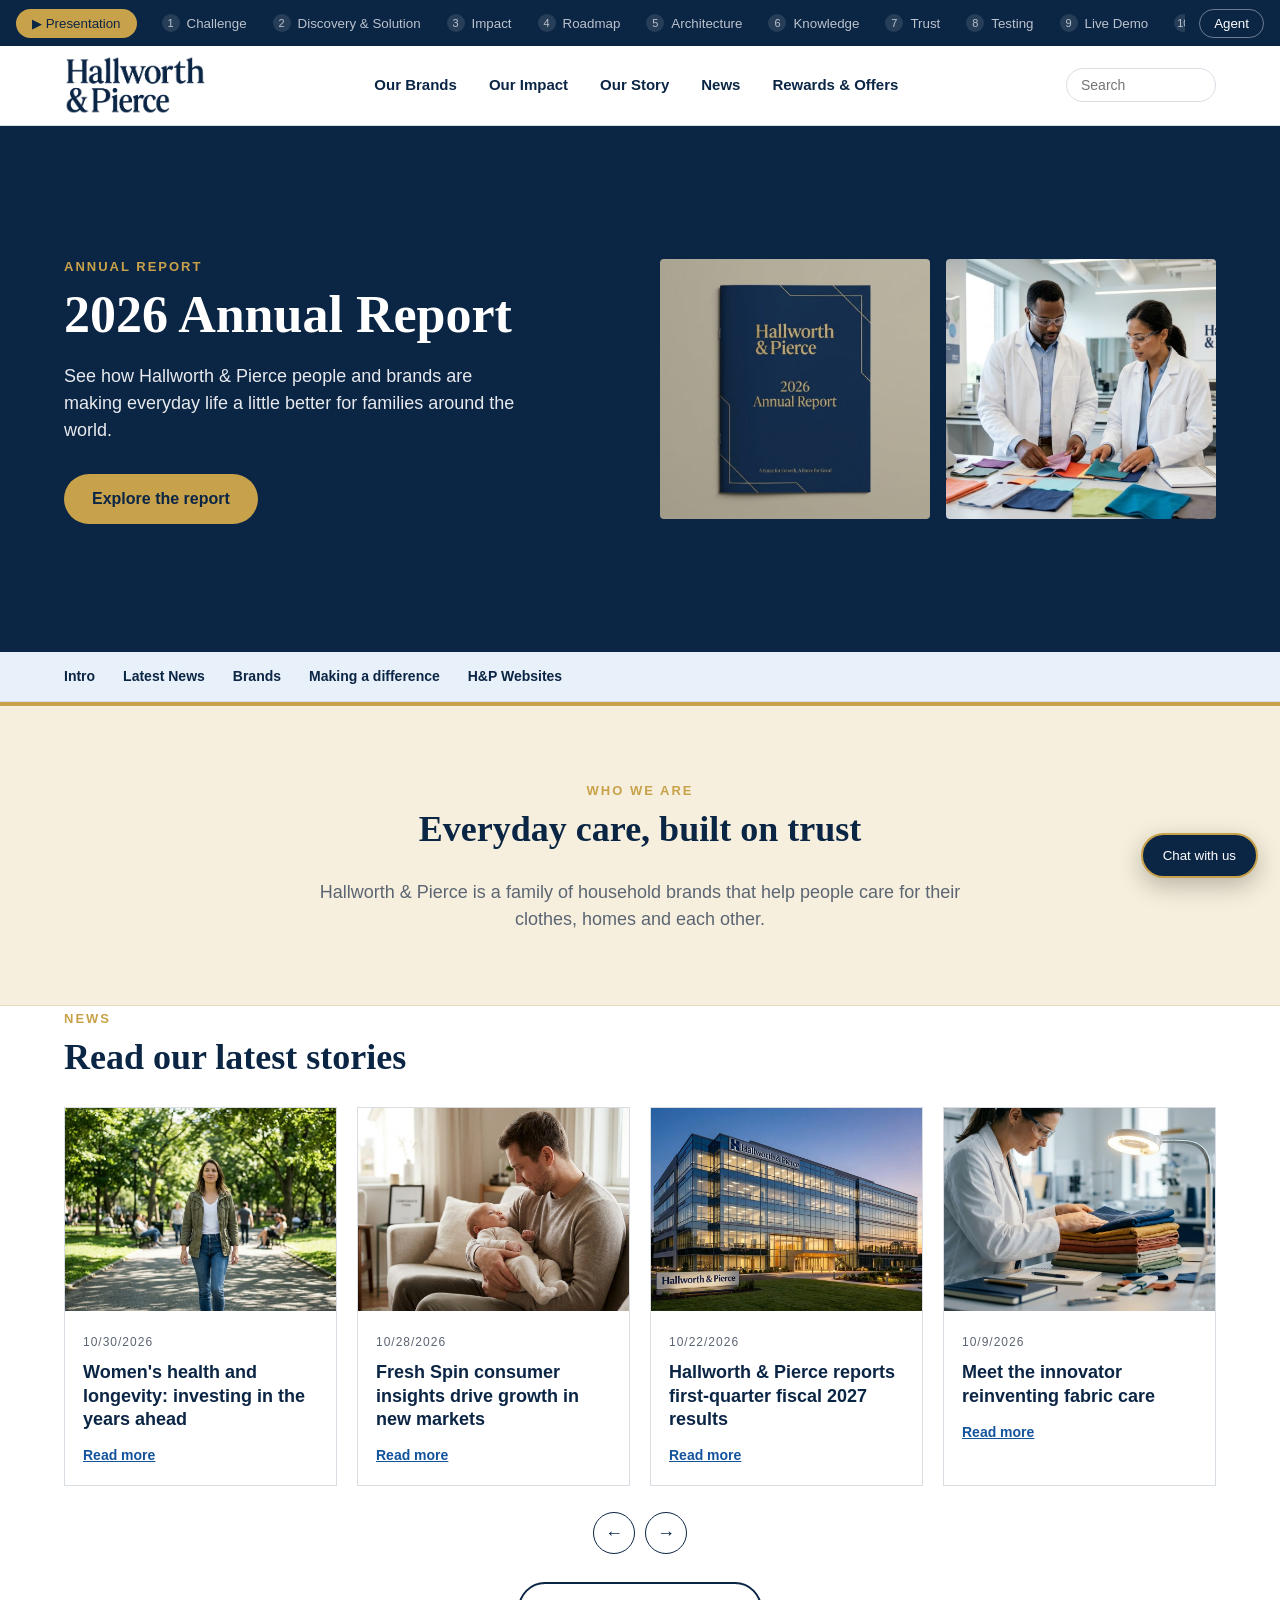
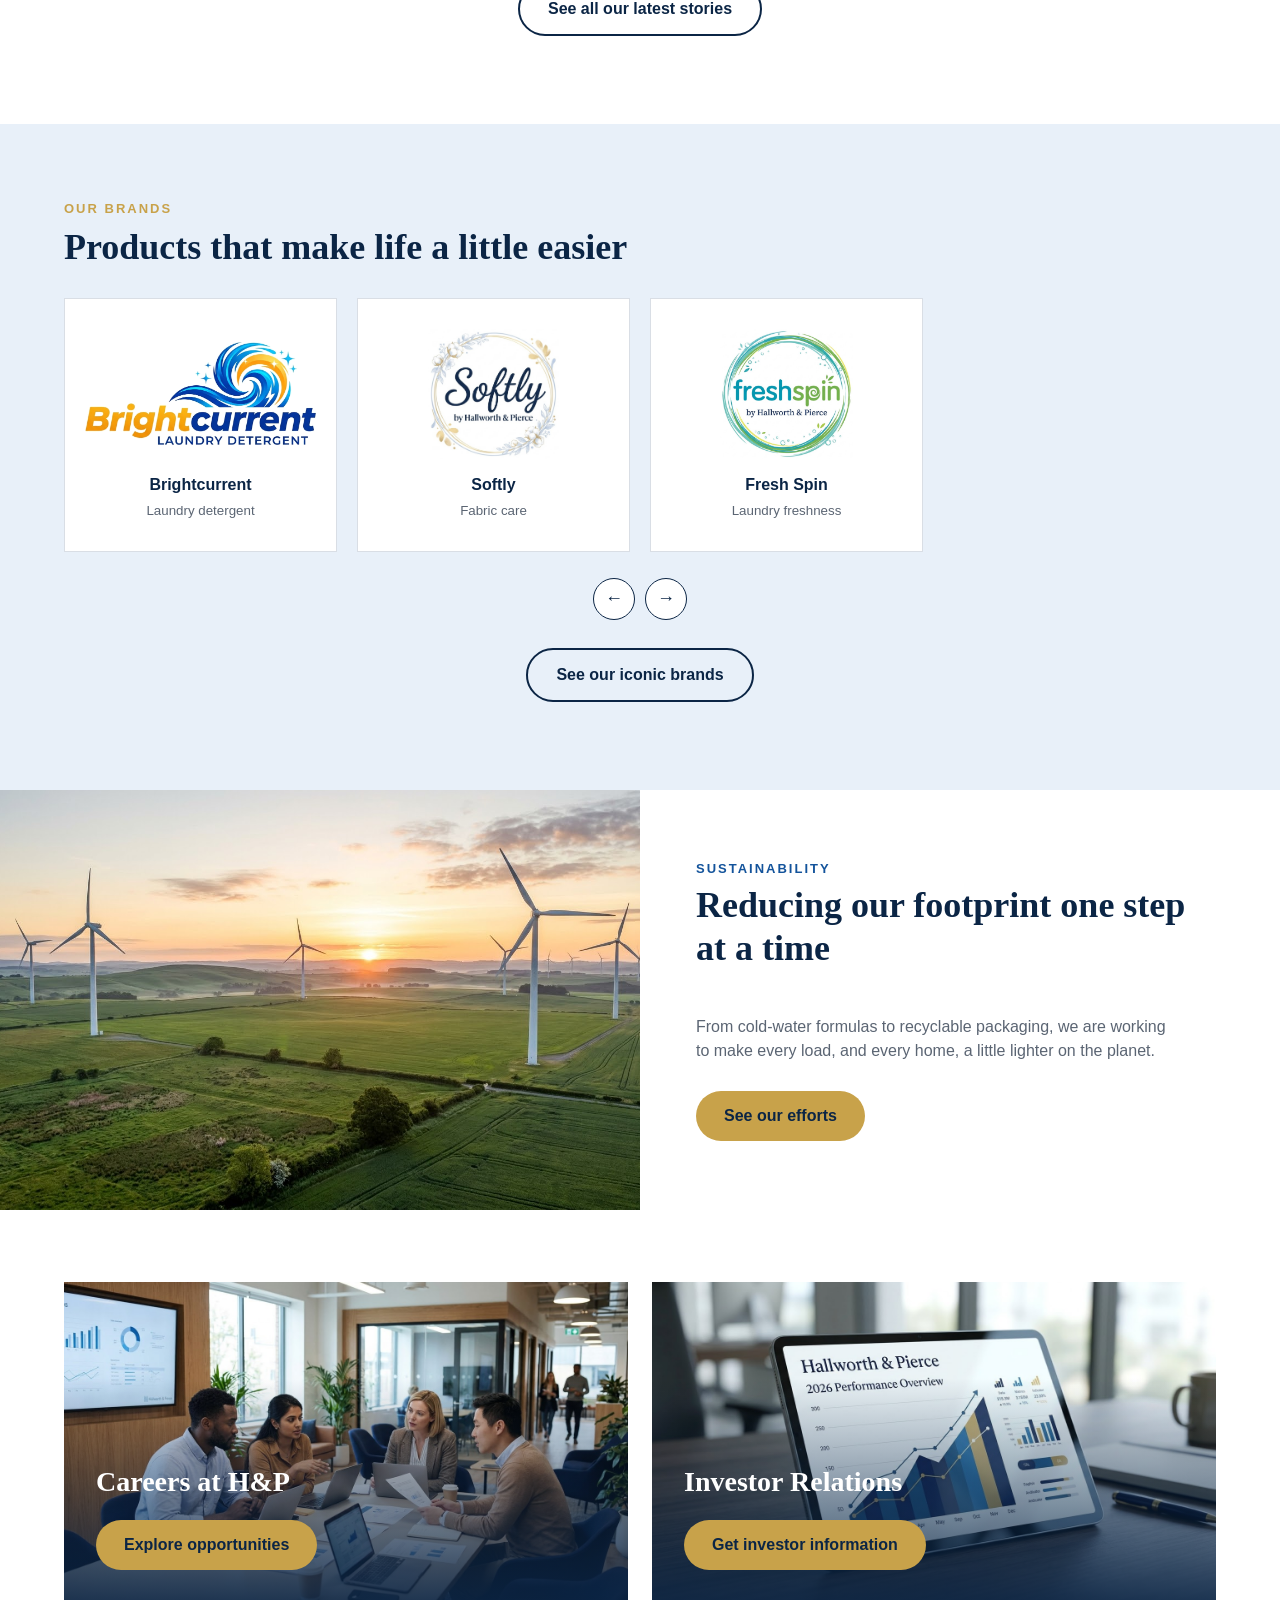
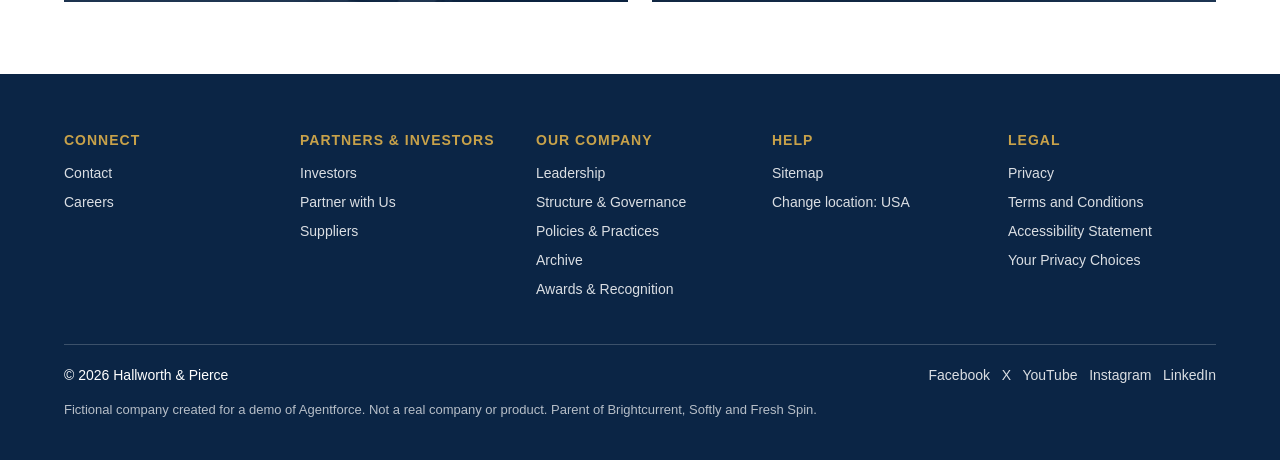
==== commit 97418e19: "Add H&P monogram favicon Co-Authored-By: Claude Opus 5.5 <noreply@anthropic.com>" ====
--- a/index.html
+++ b/index.html
@@ -1,6 +1,6 @@
 <!DOCTYPE html>
 <html lang="en"><head><meta charset="utf-8"><meta name="viewport" content="width=device-width,initial-scale=1">
-<title>Hallworth & Pierce</title><link rel="stylesheet" href="styles.css"><link rel="stylesheet" href="deck.css"></head><body>
+<title>Hallworth & Pierce</title><link rel="icon" href="favicon.ico" sizes="any"><link rel="icon" type="image/png" href="assets/favicon.png"><link rel="apple-touch-icon" href="assets/favicon.png"><link rel="stylesheet" href="styles.css"><link rel="stylesheet" href="deck.css"></head><body>
 <a class="skip" href="#main">Skip to content</a>
 <div class="topbar"></div>
 <header class="site"><div class="wrap">
--- a/deck.css
+++ b/deck.css
@@ -24,7 +24,9 @@
 .deck .stage *{box-sizing:border-box}
 .slide{position:absolute;inset:0;padding:5cqw 5.5cqw 4cqw;display:flex;flex-direction:column;animation:sin .35s ease}
 @keyframes sin{from{opacity:0;transform:translateX(1.5cqw)}to{opacity:1;transform:none}}
-.slide .logo-corner{position:absolute;top:2.6cqw;right:4.5cqw;height:5.4cqw;width:auto}
+/* Brightcurrent + Salesforce lockup, positioned to match the capstone template's content layout */
+.slide .logo-lockup{position:absolute;top:4.6cqw;right:4.3cqw;display:flex;align-items:center;gap:1.1cqw;z-index:2}
+.slide .logo-lockup img{height:3.65cqw;width:auto;display:block}
 .slide h2{font:700 3.4cqw/1.15 "Helvetica Neue",Arial,sans-serif;color:var(--sfdeep);margin:0 0 2.2cqw;letter-spacing:-.02em}
 .s-lead{font-size:2cqw;line-height:1.45;max-width:62cqw;margin:0 0 2cqw}
 .s-h3{font-size:1.5cqw;text-transform:uppercase;letter-spacing:.12em;color:var(--sf);margin:.4cqw 0 1.2cqw}
@@ -92,3 +94,26 @@
 .s-grid.g5 .s-card h4{font-size:1.7cqw}.s-grid.g5 .s-card p{font-size:1.4cqw}
 .slide h2.s-big{font:700 4.3cqw/1.2 Georgia,serif;margin:0}
 .slide.section h2.s-big{color:#fff}
+
+.slide.frame{padding:0;animation:none}
+.slide.frame iframe{width:100%;height:100%;border:0;display:block;background:#001e5b}
+
+/* team slide */
+.team .s-card{text-align:center;display:flex;flex-direction:column;align-items:center;justify-content:flex-start;padding:3.4cqw 1.6cqw 2.6cqw}
+.team .s-card h4{font-size:1.9cqw;margin-bottom:.5cqw}
+.team .s-card p{font-size:1.4cqw;line-height:1.4}
+.team .avatar{width:14cqw;height:14cqw;border-radius:50%;background:var(--sfdeep);color:#fff;display:grid;place-items:center;font:700 3.4cqw/1 Georgia,serif;margin-bottom:1.6cqw;overflow:hidden}
+.team .avatar img{width:100%;height:100%;object-fit:cover}
+
+/* full-bleed image slides */
+.slide.image{padding:0;background:#0034c6}
+.slide.image .s-fill{width:100%;height:100%;object-fit:cover;display:block}
+
+/* title slide: template background + artwork (positions from the capstone template's "Title Blue 3" layout) */
+.slide.cover.title{background:#0034c6 url(assets/title/bg.jpg) center/cover no-repeat}
+.slide.title .t-art{position:absolute;inset:0;pointer-events:none}
+.slide.title .t-art img{position:absolute;height:auto;display:block}
+.slide.title > :not(.t-art){position:relative;z-index:1}
+.slide.title .s-kicker.i{position:absolute}
+.slide.title .s-people{position:absolute;display:grid;grid-template-columns:repeat(2,minmax(0,32cqw));gap:1.6cqw 3cqw}
+.slide.title .s-people span{display:block}
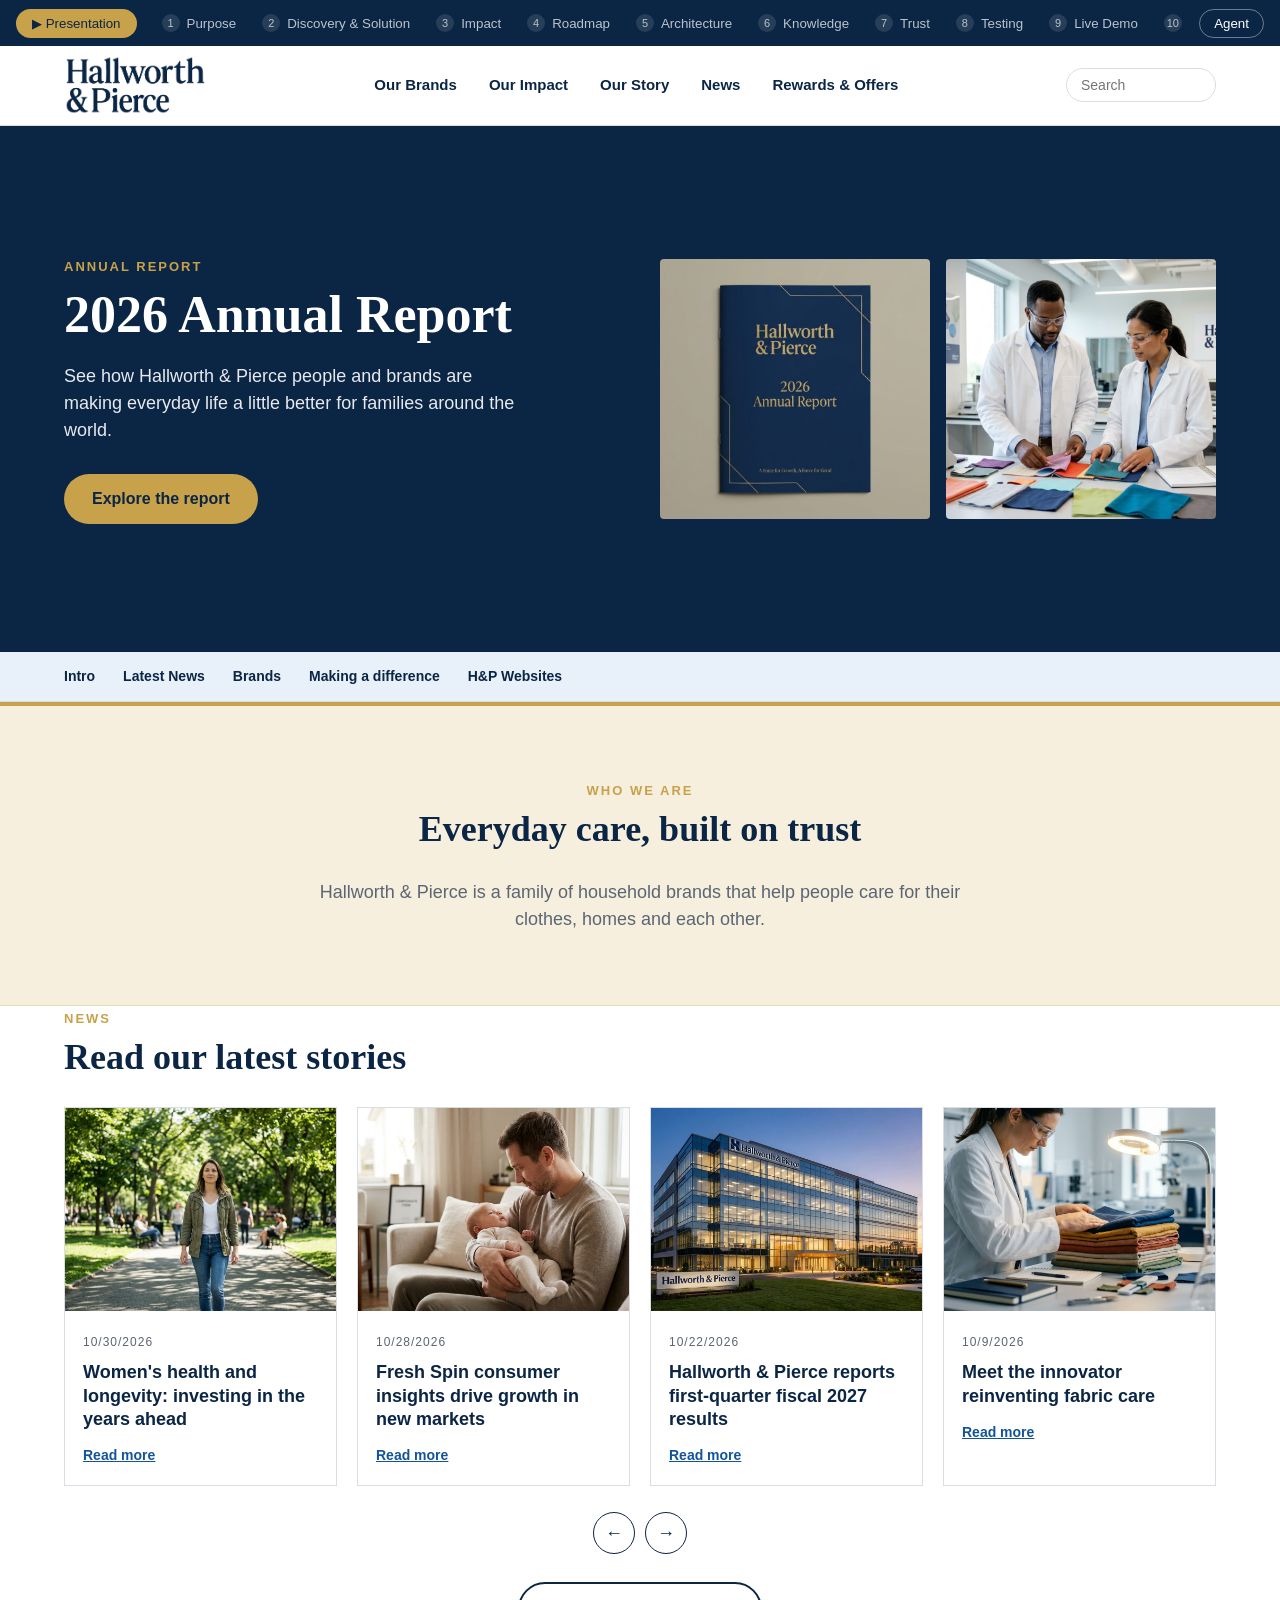
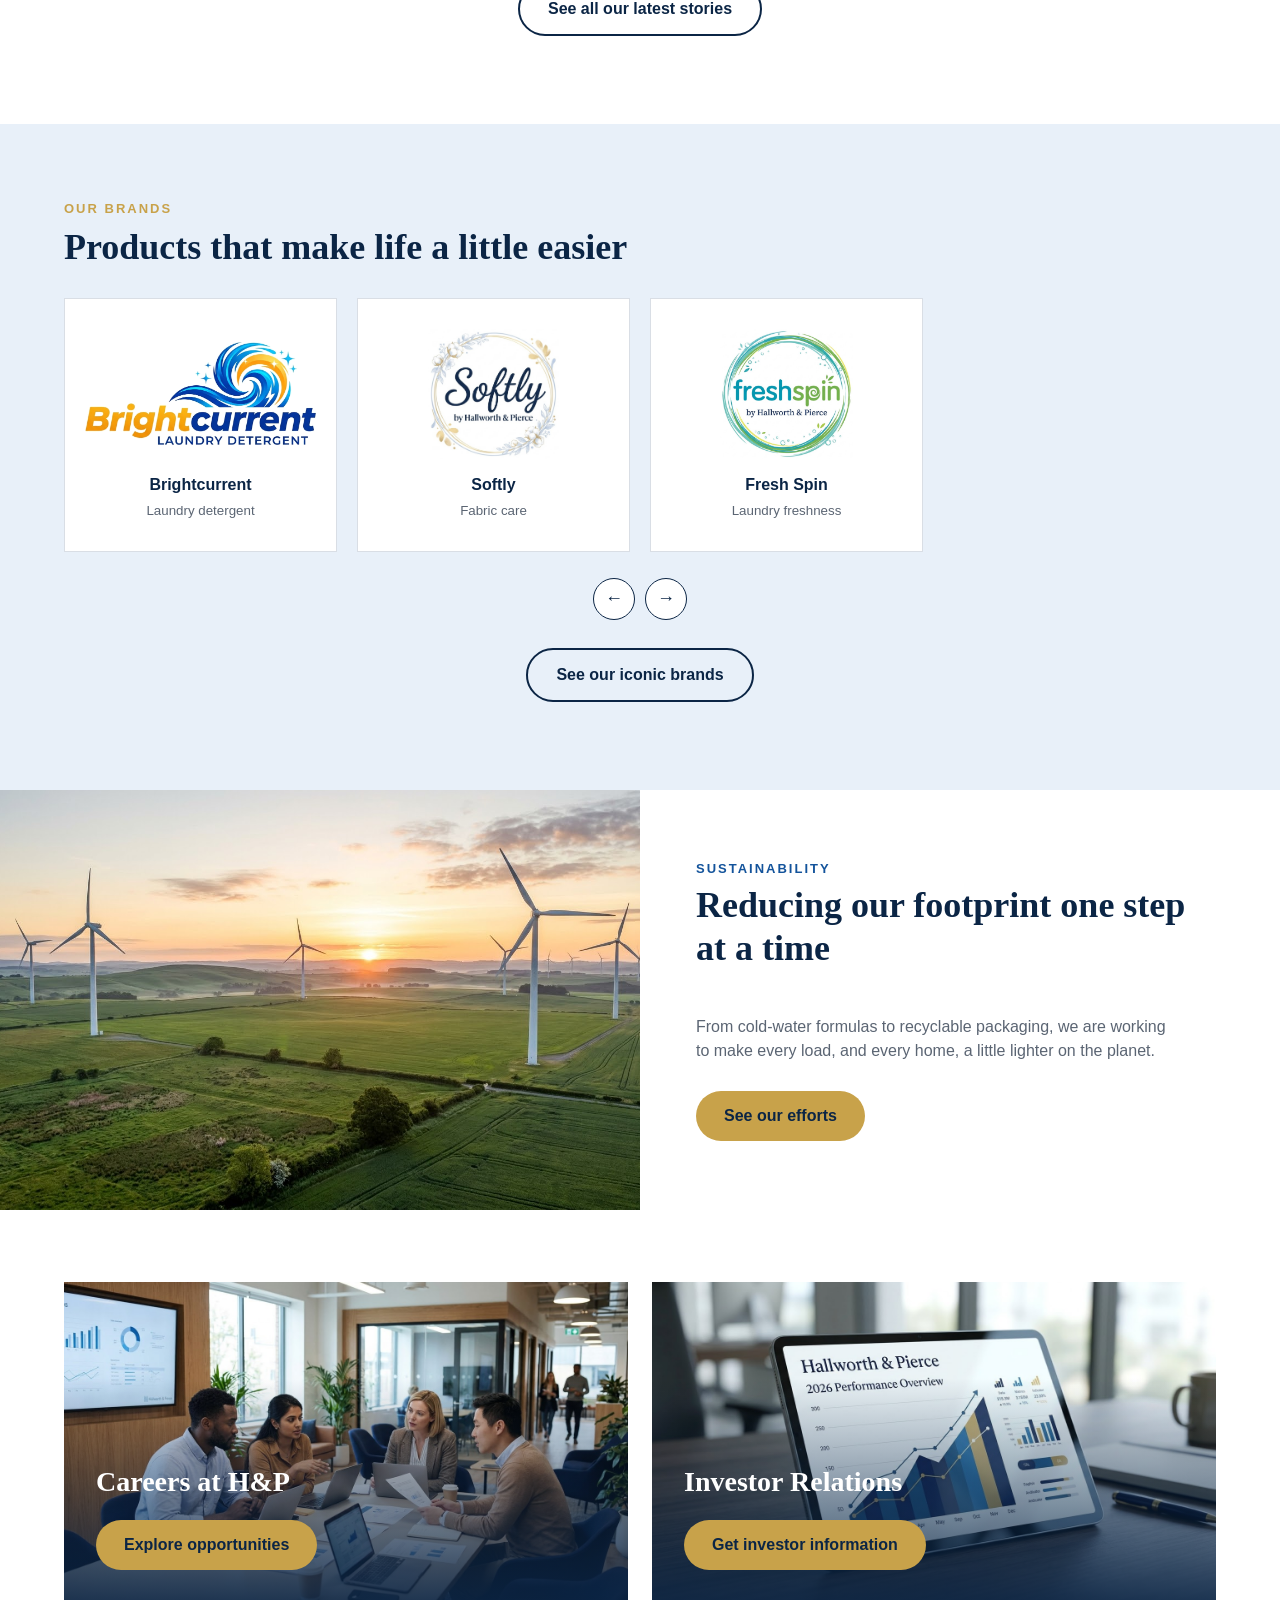
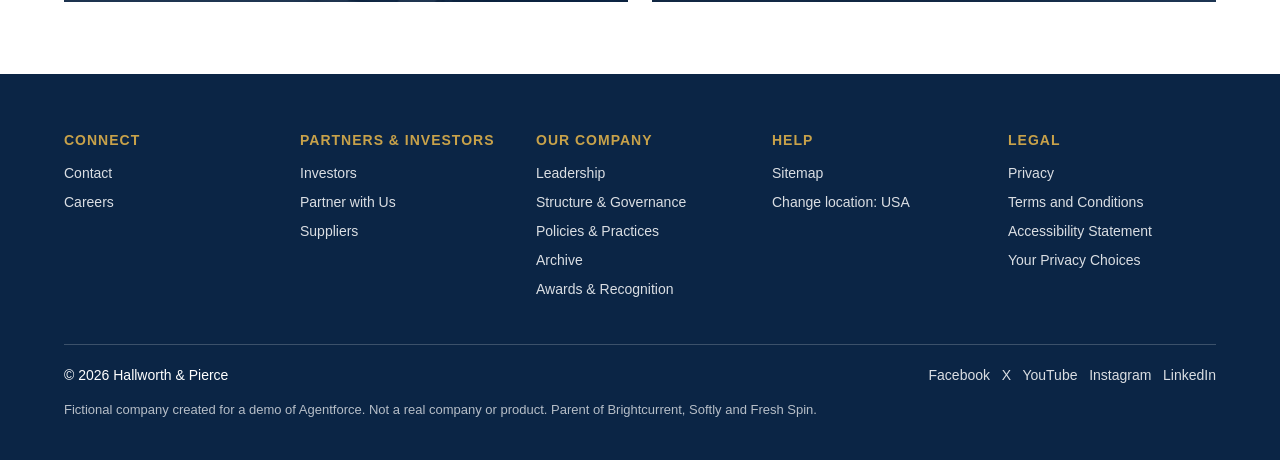
==== commit f0956115: "Add Agentforce embedded messaging; fix unresolved merge markers in deck.js and deck.css Co-Authored-" ====
--- a/index.html
+++ b/index.html
@@ -1,5 +1,5 @@
 <!DOCTYPE html>
-<html lang="en"><head><meta charset="utf-8"><meta name="viewport" content="width=device-width,initial-scale=1">
+<html lang="en"><head><meta charset="utf-8"><meta name="viewport" content="width=device-width, initial-scale=1, minimum-scale=1">
 <title>Hallworth & Pierce</title><link rel="icon" href="favicon.ico" sizes="any"><link rel="icon" type="image/png" href="assets/favicon.png"><link rel="apple-touch-icon" href="assets/favicon.png"><link rel="stylesheet" href="styles.css"><link rel="stylesheet" href="deck.css"></head><body>
 <a class="skip" href="#main">Skip to content</a>
 <div class="topbar"></div>
@@ -54,4 +54,23 @@
 <div class="legal"><span>&copy; 2026 Hallworth &amp; Pierce</span><span><a href="#">Facebook</a> &nbsp; <a href="#">X</a> &nbsp; <a href="#">YouTube</a> &nbsp; <a href="#">Instagram</a> &nbsp; <a href="#">LinkedIn</a></span></div>
 <p class="disc">Fictional company created for a demo of Agentforce. Not a real company or product. Parent of Brightcurrent, Softly and Fresh Spin.</p>
 </div></footer>
-<script src="script.js"></script><script src="slides.js"></script><script src="deck.js"></script></body></html>+<script src="script.js"></script><script src="slides.js"></script><script src="deck.js"></script><script type='text/javascript'>
+	function initEmbeddedMessaging() {
+		try {
+			embeddedservice_bootstrap.settings.language = 'en_US'; // For example, enter 'en' or 'en-US'
+
+			embeddedservice_bootstrap.init(
+				'00DWC00000FRgHN',
+				'Hallworth_Pierce',
+				'https://orgfarm-e0b7935f05--agent007sb.sandbox.my.site.com/ESWHallworthPier1793824372010',
+				{
+					scrt2URL: 'https://orgfarm-e0b7935f05--agent007sb.sandbox.my.salesforce-scrt.com'
+				}
+			);
+		} catch (err) {
+			console.error('Error loading Embedded Messaging: ', err);
+		}
+	};
+</script>
+<script type='text/javascript' src='https://orgfarm-e0b7935f05--agent007sb.sandbox.my.site.com/ESWHallworthPier1793824372010/assets/js/bootstrap.min.js' onload='initEmbeddedMessaging()'></script>
+</body></html>
--- a/deck.css
+++ b/deck.css
@@ -108,6 +108,82 @@
 /* full-bleed image slides */
 .slide.image{padding:0;background:#0034c6}
 .slide.image .s-fill{width:100%;height:100%;object-fit:cover;display:block}
+/* ---- Purpose story slide ---- */
+.slide.story{background:radial-gradient(110% 90% at 80% 110%,#1f6fff 0%,#0a3bd0 38%,#041a73 100%);color:#fff;padding:0;overflow:hidden}
+.slide.story::before{content:"";position:absolute;width:60cqw;height:60cqw;right:-20cqw;top:-30cqw;border-radius:50%;background:radial-gradient(circle,rgba(125,190,255,.35),transparent 65%);pointer-events:none}
+.story .st-kicker{position:absolute;top:3.4cqw;left:5.5cqw;margin:0;font-size:1.5cqw;font-weight:700;letter-spacing:.16em;text-transform:uppercase;color:#f3c969}
+.story .st-kicker span{margin-left:1cqw;font-weight:400;letter-spacing:0;text-transform:none;font-style:italic;color:#bcd8ff}
+.story .st-rail{position:absolute;top:2.6cqw;right:4.5cqw;display:flex;gap:.6cqw;z-index:3}
+.story .st-rail button{font:600 1.15cqw inherit;font-family:inherit;color:#bcd8ff;background:rgba(255,255,255,.08);border:1px solid rgba(255,255,255,.2);border-radius:2cqw;padding:.6cqw 1.3cqw;cursor:pointer;transition:all .3s}
+.story .st-rail button:hover{background:rgba(255,255,255,.18);color:#fff}
+.story .st-rail button.done{color:#fff;border-color:rgba(243,201,105,.6)}
+.story .st-rail button.on{background:#f3c969;color:#0a2260;border-color:#f3c969}
+/* text column */
+.story .st-text{position:absolute;left:5.5cqw;top:9cqw;width:34cqw;height:30cqw}
+.story .act{position:absolute;inset:0;opacity:0;transform:translateY(1.2cqw);pointer-events:none;transition:opacity .5s,transform .5s}
+.story[data-step="0"] .a0,.story[data-step="1"] .a1,.story[data-step="2"] .a2,.story[data-step="3"] .a3{opacity:1;transform:none;pointer-events:auto}
+.story .st-act{margin:0 0 1.2cqw;font-size:1.3cqw;letter-spacing:.14em;text-transform:uppercase;color:#9fd0ff}
+.slide.story .act h2{font:700 3.3cqw/1.18 Georgia,serif;color:#fff;margin:0 0 1.6cqw;letter-spacing:-.01em}
+.story .act p:not(.st-act){font-size:1.65cqw;line-height:1.55;color:#dbe8ff;margin:0}
+/* visual column */
+.story .st-visual{position:absolute;left:43cqw;right:5cqw;top:8.5cqw;height:34cqw}
+.story .vis{position:absolute;inset:0;display:none;align-items:center;justify-content:center}
+.story[data-step="0"] .v0,.story[data-step="1"] .v1,.story[data-step="2"] .v2,.story[data-step="3"] .v3{display:flex}
+.story[data-step="2"] .v1{display:none}.story[data-step="1"] .v2{display:none}
+.story .v1.v2{flex-direction:column;gap:2cqw}
+.story[data-step="1"] .v1.v2,.story[data-step="2"] .v1.v2{display:flex}
+/* chat scene */
+.chat{width:30cqw;display:flex;flex-direction:column;gap:1.3cqw}
+.chat .stamp{align-self:center;font-size:1.1cqw;color:#9fd0ff;opacity:0;animation:pop .5s .1s forwards}
+.chat .stamp.late{color:#ffb4a8;background:rgba(255,120,100,.14);padding:.5cqw 1.3cqw;border-radius:2cqw;font-weight:600;animation-delay:3s}
+.bub{border-radius:1.6cqw;padding:1.3cqw 1.6cqw;font-size:1.4cqw;line-height:1.45;opacity:0;animation:pop .6s forwards}
+.bub p{margin:0}
+.bub.me{align-self:flex-end;max-width:25cqw;background:#fff;color:#14306a;border-bottom-right-radius:.4cqw;animation-delay:.6s}
+.bub.them{align-self:flex-start;max-width:23cqw;background:rgba(255,255,255,.12);border:1px dashed rgba(255,255,255,.35);color:#c9dcff;border-bottom-left-radius:.4cqw;animation-delay:1.9s}
+@keyframes pop{from{opacity:0;transform:translateY(1cqw) scale(.97)}to{opacity:1;transform:none}}
+.photo{position:relative;height:10cqw;border-radius:1cqw;margin-bottom:1cqw;background:linear-gradient(135deg,#f6efe4,#e8dcc6);overflow:hidden}
+.photo .blot{position:absolute;left:18%;top:20%;width:9cqw;height:7cqw;border-radius:50% 45% 55% 40%;background:radial-gradient(circle at 40% 40%,#8c1236,#5a0820 70%,rgba(90,8,32,0) 72%);filter:blur(.15cqw)}
+.photo .lbl{position:absolute;right:8%;bottom:12%;width:6.5cqw;height:4cqw;background:#fff;border-radius:.4cqw;padding:.7cqw;display:flex;flex-direction:column;gap:.45cqw;box-shadow:0 .2cqw .6cqw rgba(0,0,0,.2);transform:rotate(-6deg);filter:blur(.12cqw)}
+.photo .lbl b{display:block;height:.35cqw;background:#9aa7c4;border-radius:1cqw}.photo .lbl b:nth-child(2){width:70%}.photo .lbl b:nth-child(3){width:45%}
+/* pillars */
+.pillars{display:grid;grid-template-columns:repeat(3,1fr);gap:1.3cqw;width:100%}
+.pillar{position:relative;min-height:19cqw;border-radius:1.4cqw;padding:1.8cqw 1.5cqw;border:2px dashed rgba(255,255,255,.35);background:rgba(255,255,255,.05);transition:background .6s,border-color .6s,transform .6s,box-shadow .6s}
+.pillar .pi{width:3.6cqw;height:3.6cqw;color:#9fb6e8;margin-bottom:1.2cqw;transition:color .6s}
+.pillar h4{font:700 1.8cqw/1.15 "Helvetica Neue",Arial,sans-serif;margin:0 0 .7cqw;color:#fff}
+.pillar p{margin:0 0 1.2cqw;font-size:1.35cqw;line-height:1.45;color:#c9dcff}
+.tag{display:inline-block;font-size:1.05cqw;font-weight:700;padding:.35cqw 1cqw;border-radius:2cqw}
+.tag.bad{background:rgba(255,120,100,.18);color:#ffb4a8}.tag.good{background:#f3c969;color:#0a2260}
+.pillar .when-on{display:none}
+.story[data-step="2"] .pillar .when-off{display:none}.story[data-step="2"] .pillar .when-on{display:block;animation:pop .6s both}
+.story[data-step="2"] .pillar{border:2px solid rgba(255,255,255,.55);background:linear-gradient(160deg,rgba(255,255,255,.22),rgba(255,255,255,.08));box-shadow:0 1cqw 3cqw rgba(0,10,60,.35)}
+.story[data-step="2"] .pillar .pi{color:#f3c969}
+.story[data-step="2"] .pillar:nth-child(2){transition-delay:.15s}.story[data-step="2"] .pillar:nth-child(3){transition-delay:.3s}
+.foot-chip{font-size:1.5cqw;padding:.9cqw 2cqw;border-radius:3cqw;background:rgba(255,255,255,.1);border:1px solid rgba(255,255,255,.25);color:#dbe8ff}
+.foot-chip b{font:700 2.6cqw Georgia,serif;color:#ffb4a8;margin-right:.4cqw}.foot-chip span{margin-left:.8cqw;font-size:1.1cqw;color:#9fd0ff;font-style:italic}
+.foot-chip.f2{display:none;background:#f3c969;color:#0a2260;font-weight:700;border-color:#f3c969}
+.story[data-step="2"] .f1{display:none}.story[data-step="2"] .f2{display:block;animation:pop .6s .5s both}
+/* value */
+.v3{flex-direction:column;gap:1.3cqw;align-items:stretch!important;justify-content:flex-start!important}
+.val-row{display:grid;grid-template-columns:1fr 1fr;gap:1.3cqw}
+.val{border-radius:1.4cqw;padding:1.5cqw 1.7cqw;background:rgba(255,255,255,.1);border:1px solid rgba(255,255,255,.22);animation:pop .6s both}
+.val.big{background:#fff;color:#14306a;border:0;padding:1.6cqw 1.8cqw}
+.val.big b{display:block;font:700 5.4cqw/1 Georgia,serif;color:#0a3bd0;margin-bottom:.6cqw}
+.val.big p{margin:0;font-size:1.35cqw;line-height:1.4;color:#33477a}
+.val h4{margin:0 0 .5cqw;font-size:1.55cqw;color:#f3c969}.val p{margin:0;font-size:1.3cqw;line-height:1.4;color:#dbe8ff}
+.val-row .val:nth-child(2){animation-delay:.15s}.val-also{animation:pop .6s .3s both}.val-row.two .val{animation-delay:.45s}.val-row.two .val:nth-child(2){animation-delay:.6s}
+.val-also{display:flex;flex-wrap:wrap;gap:.7cqw;align-items:center}
+.val-also span{font-size:1.1cqw;letter-spacing:.12em;text-transform:uppercase;color:#9fd0ff;margin-right:.6cqw}
+.val-also i{font-style:normal;font-size:1.2cqw;padding:.45cqw 1.1cqw;border-radius:2cqw;background:rgba(255,255,255,.12);border:1px solid rgba(255,255,255,.22)}
+.roi{margin:0;font-size:1.15cqw;font-style:italic;color:#9fd0ff;text-align:right}
+/* job story strip */
+.story .st-job{position:absolute;left:5.5cqw;right:5cqw;bottom:3.6cqw;padding:1.3cqw 1.8cqw 1.3cqw 2cqw;border-left:.5cqw solid #f3c969;background:rgba(2,16,70,.55);border-radius:1.2cqw;opacity:0;transform:translateY(1cqw);transition:opacity .6s .3s,transform .6s .3s;pointer-events:none}
+.story[data-step="3"] .st-job{opacity:1;transform:none}
+.story .st-job span{display:block;font-size:1cqw;letter-spacing:.16em;text-transform:uppercase;color:#f3c969;margin-bottom:.4cqw}
+.story .st-job p{margin:0;font-size:1.25cqw;line-height:1.45;color:#e6efff}
+.story .pillar{min-height:25cqw;padding:2.2cqw 1.8cqw}
+.story .pillar .pi{width:4.6cqw;height:4.6cqw;margin-bottom:1.8cqw}
+.story .pillar h4{font-size:2.1cqw}.story .pillar p{font-size:1.5cqw}
+.story .foot-chip{font-size:1.7cqw}
 
 /* title slide: template background + artwork (positions from the capstone template's "Title Blue 3" layout) */
 .slide.cover.title{background:#0034c6 url(assets/title/bg.jpg) center/cover no-repeat}
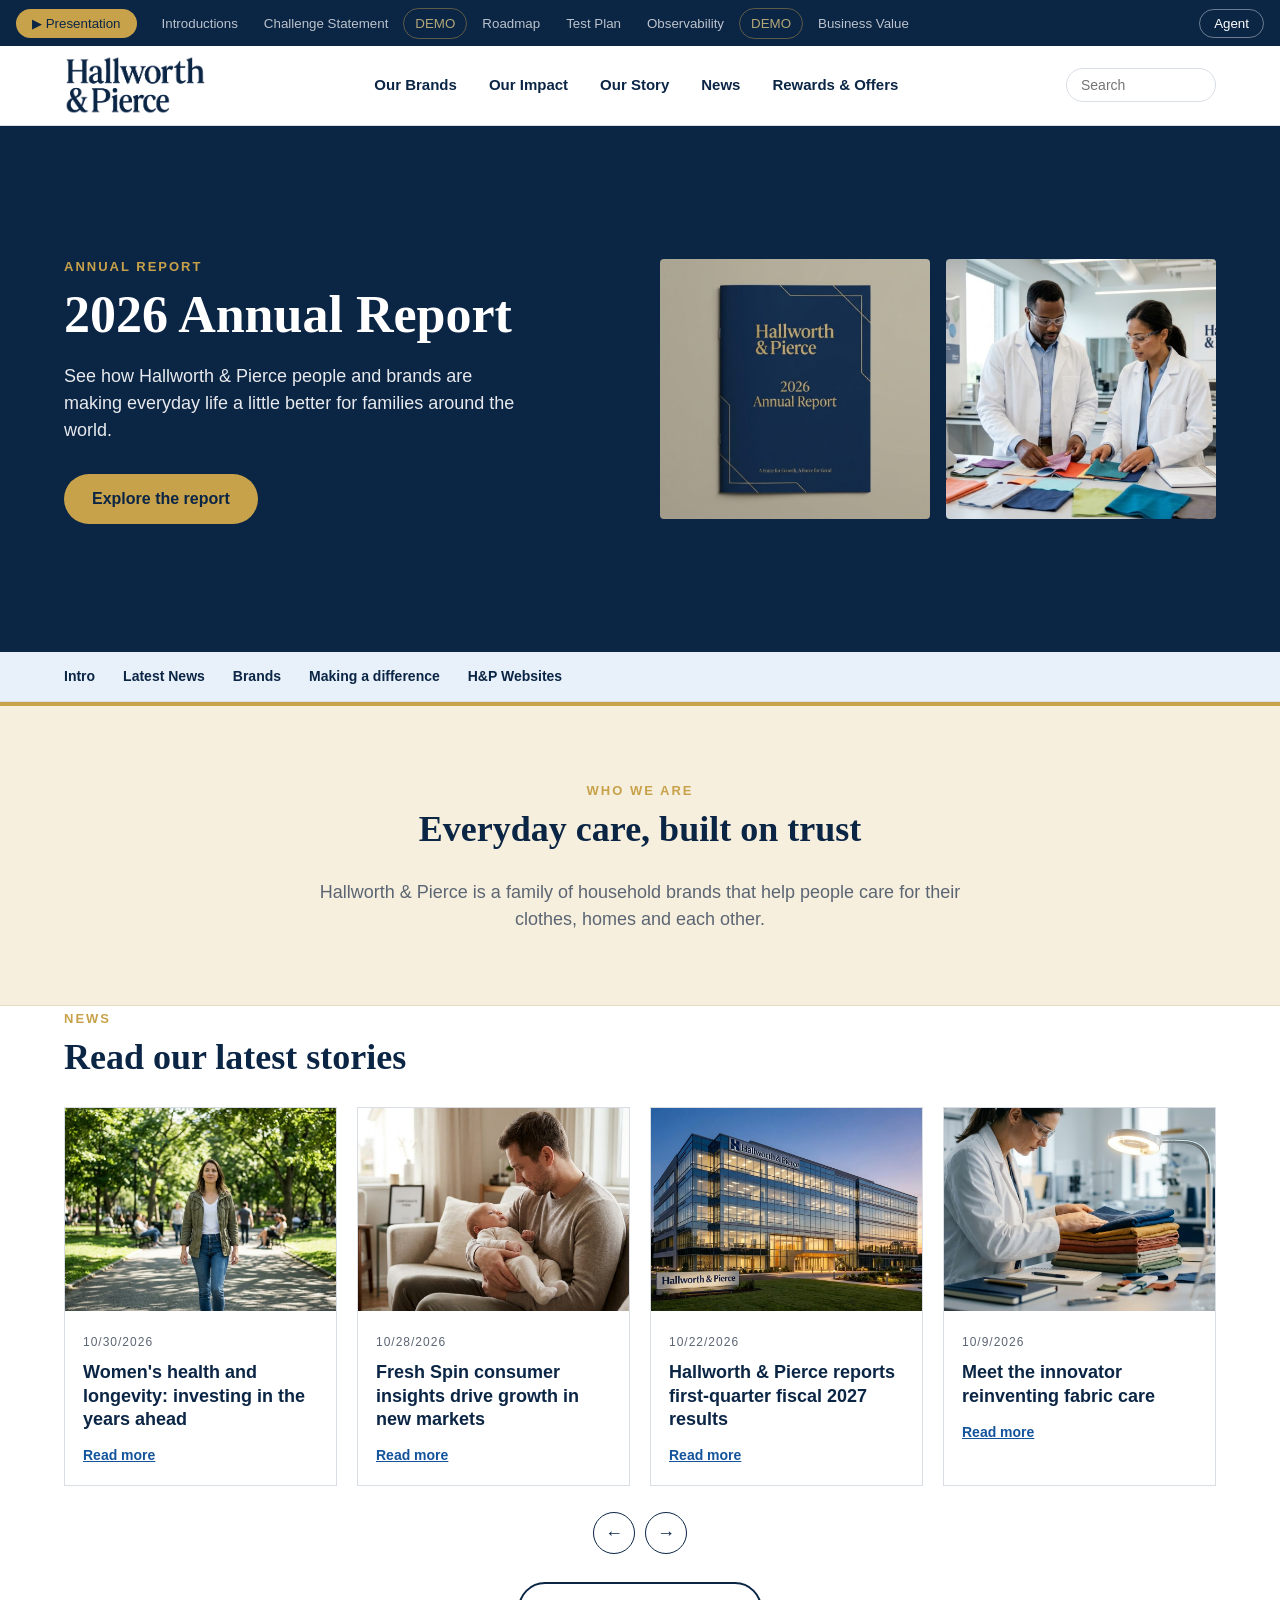
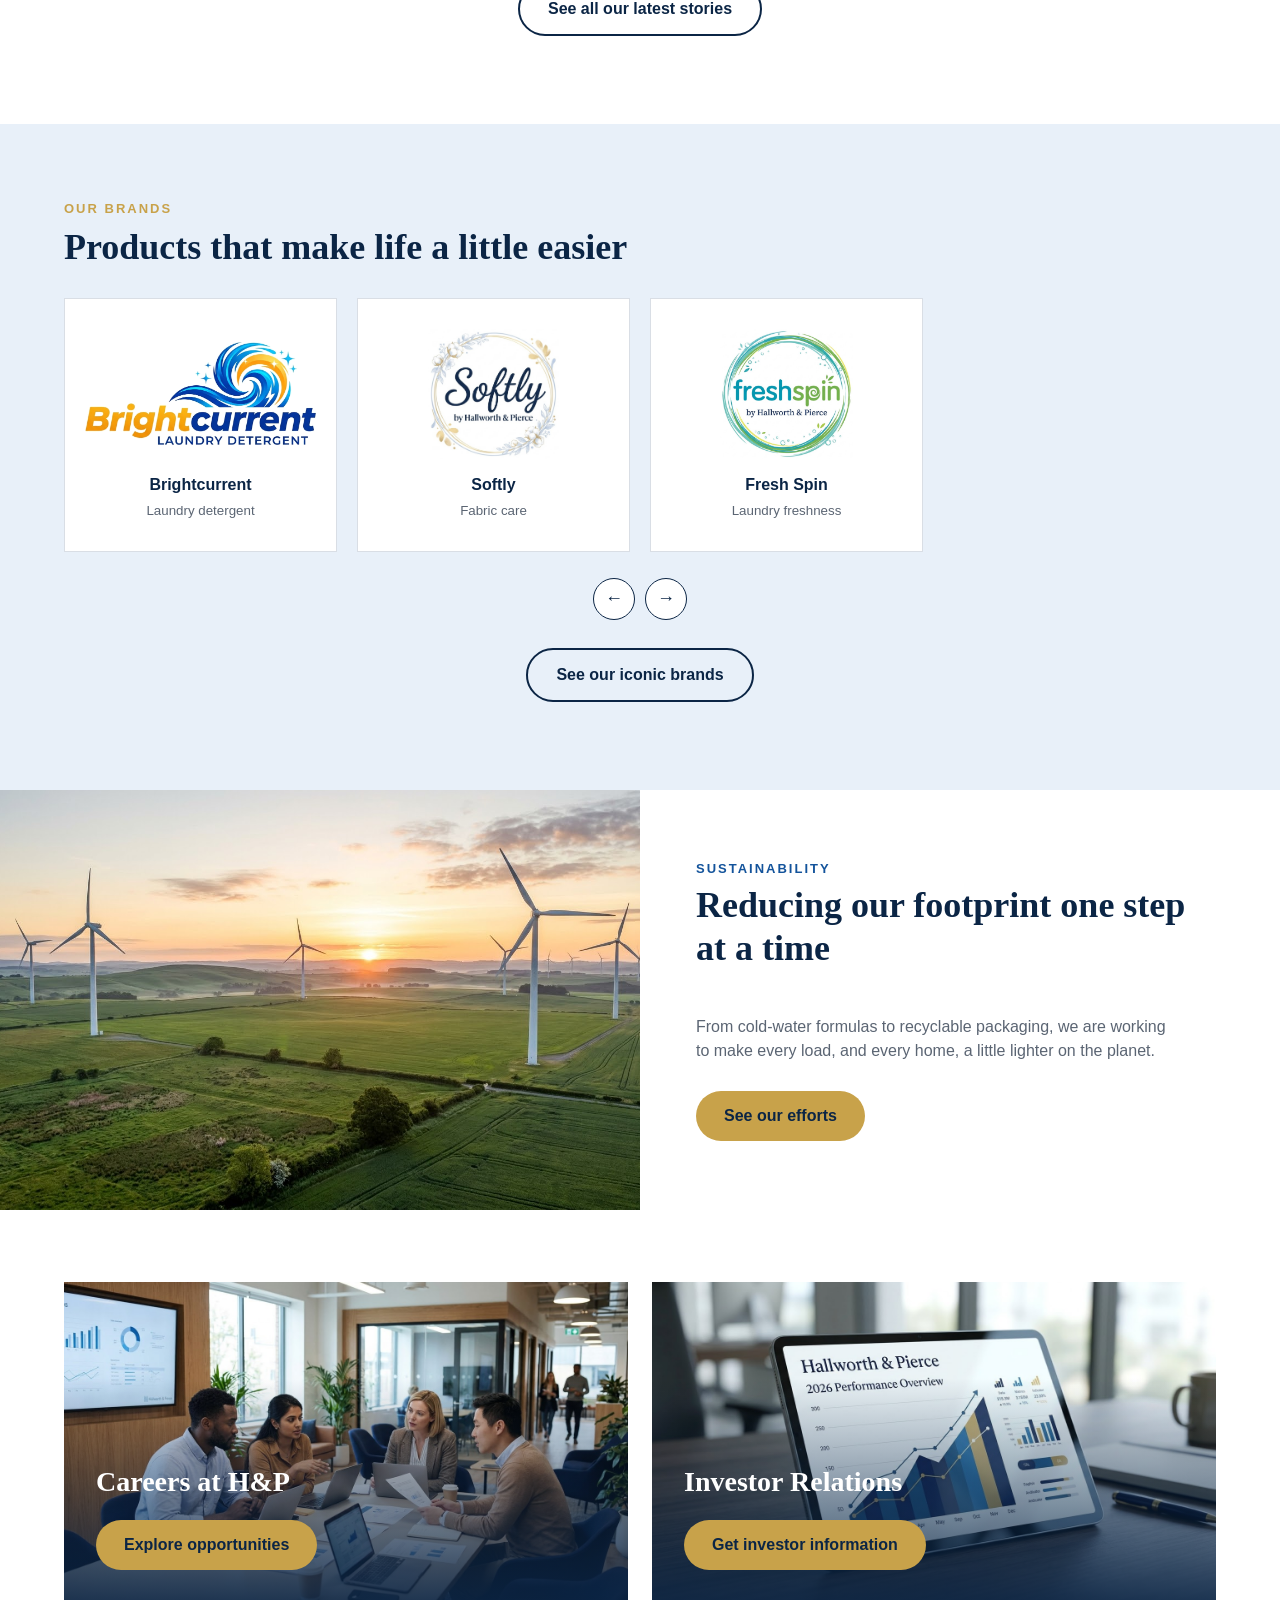
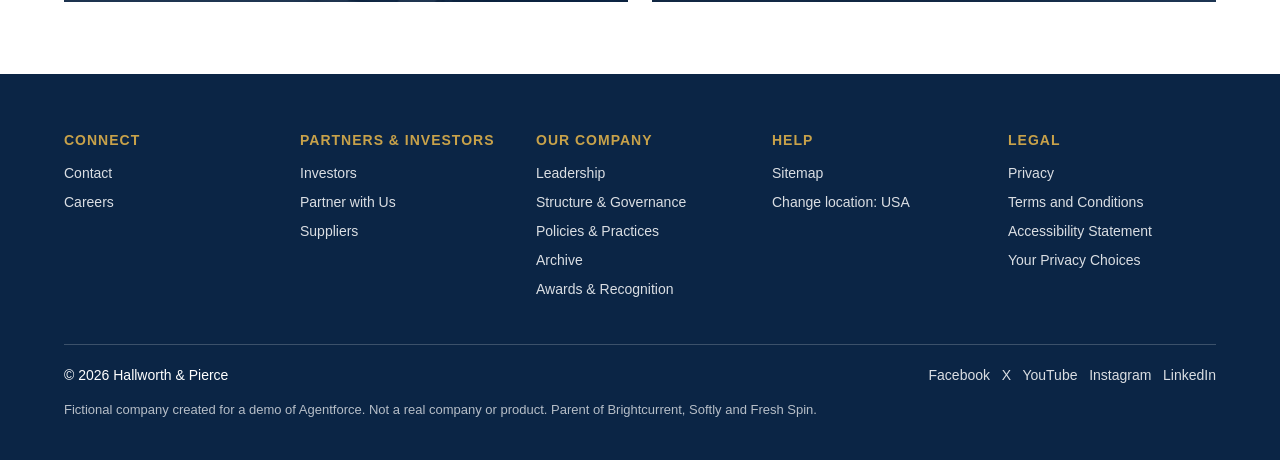
==== commit 0c5f43cf: "Rebuild presentation in the Salesforce deck style with the new flow Co-Authored-By: Claude Sonnet 5." ====
--- a/index.html
+++ b/index.html
@@ -54,7 +54,7 @@
 <div class="legal"><span>&copy; 2026 Hallworth &amp; Pierce</span><span><a href="#">Facebook</a> &nbsp; <a href="#">X</a> &nbsp; <a href="#">YouTube</a> &nbsp; <a href="#">Instagram</a> &nbsp; <a href="#">LinkedIn</a></span></div>
 <p class="disc">Fictional company created for a demo of Agentforce. Not a real company or product. Parent of Brightcurrent, Softly and Fresh Spin.</p>
 </div></footer>
-<script src="script.js"></script><script src="slides.js"></script><script src="deck.js"></script><script type='text/javascript'>
+<script src="script.js"></script><script src="deck.js"></script><script type='text/javascript'>
 	function initEmbeddedMessaging() {
 		try {
 			embeddedservice_bootstrap.settings.language = 'en_US'; // For example, enter 'en' or 'en-US'
--- a/deck.css
+++ b/deck.css
@@ -1,195 +1,23 @@
-/* ---- Agenda bar ---- */
-:root{--bar:46px;--sf:#1b5fd6;--sfdeep:#0b2a6f;--slide:#d5e9ff}
+/* Host chrome for the presentation: top bar + full-screen overlay that embeds decks/capstone.html */
+:root{--bar:46px}
 .topbar.demobar{position:sticky;top:0;z-index:70;height:var(--bar);background:var(--navy);color:#fff}
 .topbar.demobar .wrap{display:flex;align-items:center;gap:14px;height:100%;max-width:none;padding:0 16px}
 .demobar .play{flex:none;background:var(--accent);color:var(--navy);border:0;border-radius:20px;padding:7px 16px;font:700 13px inherit;font-family:inherit;cursor:pointer;display:flex;gap:7px;align-items:center}
 .demobar .play:hover{filter:brightness(1.08)}
 .demobar .chips{display:flex;gap:4px;overflow-x:auto;scrollbar-width:none;flex:1;align-items:center}
 .demobar .chips::-webkit-scrollbar{display:none}
-.demobar .chip{flex:none;background:none;border:0;color:#fff;opacity:.72;font:600 13px inherit;font-family:inherit;padding:7px 11px;border-radius:16px;cursor:pointer;white-space:nowrap;display:flex;gap:7px;align-items:center}
-.demobar .chip i{font-style:normal;font-size:11px;width:18px;height:18px;border-radius:50%;background:rgba(255,255,255,.16);display:grid;place-items:center}
+.demobar .chip{flex:none;background:none;border:0;color:#fff;opacity:.72;font:600 13px inherit;font-family:inherit;padding:7px 11px;border-radius:16px;cursor:pointer;white-space:nowrap}
 .demobar .chip:hover{opacity:1;background:rgba(255,255,255,.1)}
-.demobar .chip.on{opacity:1;background:rgba(200,162,74,.22);color:#fff}
-.demobar .chip.on i{background:var(--accent);color:var(--navy)}
+.demobar .chip.on{opacity:1;background:rgba(200,162,74,.28)}
+.demobar .chip.demo{border:1px solid rgba(200,162,74,.6);color:#f3d98b}
+.demobar .chip.demo.on{background:var(--accent);color:var(--navy);border-color:var(--accent)}
 .demobar .agentbtn{flex:none;background:none;border:1px solid rgba(255,255,255,.4);color:#fff;border-radius:20px;padding:6px 14px;font:600 13px inherit;font-family:inherit;cursor:pointer}
 .demobar .agentbtn:hover{background:rgba(255,255,255,.12)}
 header.site{top:var(--bar)}
+.deck{position:fixed;inset:var(--bar) 0 0 0;z-index:200;background:#000b24;display:none}
+.deck.open{display:block}
+.deck iframe{position:absolute;inset:0;width:100%;height:100%;border:0;background:#000b24}
+.deck .x{position:absolute;top:10px;right:12px;z-index:3;width:38px;height:38px;border-radius:50%;border:0;background:rgba(255,255,255,.14);color:#fff;font-size:16px;cursor:pointer;opacity:.4;transition:opacity .2s}
+.deck:hover .x{opacity:1}.deck .x:hover{background:rgba(255,255,255,.28)}
+body.deck-open{overflow:hidden}
 @media(max-width:700px){.demobar .agentbtn{display:none}}
-
-/* ---- Overlay ---- */
-.deck{position:fixed;inset:var(--bar) 0 0 0;z-index:200;background:rgba(6,16,38,.92);display:none;align-items:center;justify-content:center;padding:3vmin}
-.deck.open{display:flex}
-.deck .frame{position:relative;width:min(100%,calc((100vh - var(--bar) - 6vmin - 56px)*16/9));aspect-ratio:16/9}
-.deck .stage{position:absolute;inset:0;container-type:inline-size;border-radius:1.2cqw;overflow:hidden;background:var(--slide);box-shadow:0 30px 80px rgba(0,0,0,.5);font-size:1.45cqw;color:#18305f}
-.deck .stage *{box-sizing:border-box}
-.slide{position:absolute;inset:0;padding:5cqw 5.5cqw 4cqw;display:flex;flex-direction:column;animation:sin .35s ease}
-@keyframes sin{from{opacity:0;transform:translateX(1.5cqw)}to{opacity:1;transform:none}}
-/* Brightcurrent + Salesforce lockup, positioned to match the capstone template's content layout */
-.slide .logo-lockup{position:absolute;top:4.6cqw;right:4.3cqw;display:flex;align-items:center;gap:1.1cqw;z-index:2}
-.slide .logo-lockup img{height:3.65cqw;width:auto;display:block}
-.slide h2{font:700 3.4cqw/1.15 "Helvetica Neue",Arial,sans-serif;color:var(--sfdeep);margin:0 0 2.2cqw;letter-spacing:-.02em}
-.s-lead{font-size:2cqw;line-height:1.45;max-width:62cqw;margin:0 0 2cqw}
-.s-h3{font-size:1.5cqw;text-transform:uppercase;letter-spacing:.12em;color:var(--sf);margin:.4cqw 0 1.2cqw}
-.s-grid{display:grid;gap:1.4cqw}
-.g2{grid-template-columns:1fr 1fr}.g3{grid-template-columns:repeat(3,1fr)}.g4{grid-template-columns:repeat(4,1fr)}.g5{grid-template-columns:repeat(5,1fr)}
-.wide-l{grid-template-columns:1.1fr 1fr}.wide-r{grid-template-columns:1.25fr 1fr}
-.tight{gap:1cqw}
-.s-card{background:#fff;border-radius:1.2cqw;padding:1.8cqw;box-shadow:0 .3cqw 1.2cqw rgba(11,42,111,.08);position:relative}
-.s-card h4{font-size:1.95cqw;margin:0 0 .8cqw;color:var(--sf)}
-.s-card p,.s-list{font-size:1.6cqw;line-height:1.5;margin:0;color:#3a4a6b}
-.s-list{padding-left:1.4cqw}.s-list li{margin-bottom:.6cqw}
-.s-card.dark{background:var(--sfdeep);color:#fff}
-.s-card.dark p,.s-card.dark .s-list{color:#dbe8ff}.s-card.dark h4{color:#fff}.s-card.dark h4.gold{color:#f3c969}
-.s-card.wide{margin-top:1.4cqw}
-.num{position:absolute;top:1.4cqw;right:1.6cqw;font:700 2.4cqw/1 Georgia,serif;color:#b9d3f5}
-.s-note{margin-top:auto;background:#fff;border-radius:1.2cqw;padding:1.4cqw 1.8cqw;font-size:1.5cqw;line-height:1.5;color:#2c3c60;border-left:.5cqw solid var(--sf)}
-.kpi{text-align:center;padding:2.4cqw 1.6cqw}.kpi b{display:block;font:700 6cqw/1.1 Georgia,serif;color:var(--sfdeep);margin:.6cqw 0}
-.kpis{margin-bottom:2cqw}
-.pill{display:inline-block;font-size:1cqw;font-weight:700;padding:.3cqw 1cqw;border-radius:2cqw;background:#e6edf8;color:#4a5b82;margin-bottom:1cqw}
-.pill.live{background:var(--sf);color:#fff}
-.pills{display:flex;flex-wrap:wrap;gap:.8cqw;margin-top:.6cqw}.pills span{background:rgba(255,255,255,.14);padding:.6cqw 1.3cqw;border-radius:2cqw;font-size:1.3cqw}
-.s-legal{font-size:1.2cqw;line-height:1.55;color:#3a4a6b;margin:0}
-.s-flow{display:flex;align-items:center;gap:1.2cqw;margin-top:3cqw}
-.s-flow div{background:var(--sfdeep);color:#fff;padding:1.2cqw 2.4cqw;border-radius:1cqw;font-weight:700;font-size:1.7cqw}
-.s-flow i{font-style:normal;font-size:2.4cqw;color:#9fc3ee}
-.s-flow.small{margin-top:1cqw;gap:.6cqw;flex-wrap:wrap}.s-flow.small div{background:rgba(255,255,255,.14);font-size:1.3cqw;padding:.7cqw 1.3cqw}
-.s-arch{display:flex;align-items:stretch;gap:1cqw;margin-bottom:1.8cqw}
-.s-arch .col{flex:1;display:flex;flex-direction:column;gap:.8cqw}.s-arch .col.big{flex:1.25}
-.s-arch h5{margin:0 0 .3cqw;font-size:1.1cqw;letter-spacing:.12em;text-transform:uppercase;color:var(--sf)}
-.s-arch .box{background:#fff;border-radius:.9cqw;padding:1cqw 1.2cqw;font-size:1.3cqw;font-weight:600;box-shadow:0 .2cqw .8cqw rgba(11,42,111,.08)}
-.s-arch .box.strong{background:var(--sfdeep);color:#fff}
-.s-arch i{align-self:center;font-style:normal;font-size:2.4cqw;color:#7aa6dd}
-/* cover + section slides */
-.slide.cover,.slide.section{background:radial-gradient(120% 90% at 50% 120%,#1f7bff,#0034c6 45%,#001f8a);color:#fff;justify-content:center}
-.slide.cover h2,.slide.section h2,.slide.section .s-big{color:#fff}
-.s-kicker{font-size:1.7cqw;letter-spacing:.14em;text-transform:uppercase;color:#bcd8ff;margin:0 0 1.4cqw}.s-kicker.i{font-style:italic;text-transform:none;letter-spacing:0;position:absolute;top:4.5cqw;left:5.5cqw;font-size:2cqw}
-.s-cover{font:700 6.2cqw/1.05 Georgia,serif;margin:0;color:#fff}.s-cover span{display:block;font:700 3.4cqw/1.3 "Helvetica Neue",Arial,sans-serif;color:#9fd0ff;margin-top:1.2cqw}
-.s-sub{font-size:2.2cqw;margin:1.4cqw 0 0;color:#dbe8ff}
-.s-people{display:flex;gap:6cqw;margin-top:5cqw}.s-people b{display:block;font-size:1.6cqw}.s-people span{font-size:1.4cqw;color:#bcd8ff}
-.s-big{font:700 4.3cqw/1.2 Georgia,serif;max-width:78cqw;margin:0}
-.slide.cover .s-people{position:absolute;bottom:4.5cqw}
-.slide.section .s-flow div{background:rgba(255,255,255,.16)}
-.s-actions{display:flex;gap:1.4cqw;margin-top:3.4cqw}
-.s-actions button{font:700 1.8cqw inherit;font-family:inherit;padding:1.1cqw 2.8cqw;border-radius:3cqw;border:0;background:#f3c969;color:var(--navy);cursor:pointer}
-.s-actions button.ghost{background:none;border:.2cqw solid #fff;color:#fff}
-/* chrome */
-.deck .nav{position:absolute;left:0;right:0;bottom:-48px;display:flex;align-items:center;gap:12px;color:#c9d6ee;font-size:14px}
-.deck .nav button{background:rgba(255,255,255,.12);border:0;color:#fff;width:38px;height:38px;border-radius:50%;font-size:18px;cursor:pointer}
-.deck .nav button:hover{background:rgba(255,255,255,.25)}
-.deck .nav .bar{flex:1;height:4px;border-radius:3px;background:rgba(255,255,255,.18);overflow:hidden}
-.deck .nav .bar div{height:100%;background:var(--accent);transition:width .3s}
-.deck .nav .ttl{min-width:200px;text-align:right}
-.deck .close{background:rgba(255,255,255,.12)!important;font-size:16px!important}
-/* agent slot */
-.agent-launch{position:fixed;right:22px;bottom:22px;z-index:90;background:var(--navy);color:#fff;border:2px solid var(--accent);border-radius:30px;padding:13px 20px;font:700 14px inherit;font-family:inherit;cursor:pointer;box-shadow:0 8px 24px rgba(0,0,0,.25)}
-.agent-panel{position:fixed;right:22px;bottom:80px;z-index:90;width:min(380px,calc(100vw - 44px));height:min(540px,calc(100vh - 160px));background:#fff;border-radius:16px;box-shadow:0 16px 48px rgba(0,0,0,.3);display:none;flex-direction:column;overflow:hidden}
-.agent-panel.open{display:flex}
-.agent-panel header{background:var(--navy);color:#fff;padding:14px 18px;font-weight:700;display:flex;justify-content:space-between}
-.agent-panel header button{background:none;border:0;color:#fff;font-size:18px;cursor:pointer}
-#agentforce-container{flex:1;display:grid;place-items:center;text-align:center;padding:24px;color:#5b6573;font-size:14px;background:#f6f8fb}
-body.deck-open{overflow:hidden}
-
-.slide>.s-grid{flex:1;margin-bottom:1.6cqw}
-.slide>.s-grid.kpis{flex:none}
-.s-grid.g5 .s-card h4{font-size:1.7cqw}.s-grid.g5 .s-card p{font-size:1.4cqw}
-.slide h2.s-big{font:700 4.3cqw/1.2 Georgia,serif;margin:0}
-.slide.section h2.s-big{color:#fff}
-
-.slide.frame{padding:0;animation:none}
-.slide.frame iframe{width:100%;height:100%;border:0;display:block;background:#001e5b}
-
-/* team slide */
-.team .s-card{text-align:center;display:flex;flex-direction:column;align-items:center;justify-content:flex-start;padding:3.4cqw 1.6cqw 2.6cqw}
-.team .s-card h4{font-size:1.9cqw;margin-bottom:.5cqw}
-.team .s-card p{font-size:1.4cqw;line-height:1.4}
-.team .avatar{width:14cqw;height:14cqw;border-radius:50%;background:var(--sfdeep);color:#fff;display:grid;place-items:center;font:700 3.4cqw/1 Georgia,serif;margin-bottom:1.6cqw;overflow:hidden}
-.team .avatar img{width:100%;height:100%;object-fit:cover}
-
-/* full-bleed image slides */
-.slide.image{padding:0;background:#0034c6}
-.slide.image .s-fill{width:100%;height:100%;object-fit:cover;display:block}
-/* ---- Purpose story slide ---- */
-.slide.story{background:radial-gradient(110% 90% at 80% 110%,#1f6fff 0%,#0a3bd0 38%,#041a73 100%);color:#fff;padding:0;overflow:hidden}
-.slide.story::before{content:"";position:absolute;width:60cqw;height:60cqw;right:-20cqw;top:-30cqw;border-radius:50%;background:radial-gradient(circle,rgba(125,190,255,.35),transparent 65%);pointer-events:none}
-.story .st-kicker{position:absolute;top:3.4cqw;left:5.5cqw;margin:0;font-size:1.5cqw;font-weight:700;letter-spacing:.16em;text-transform:uppercase;color:#f3c969}
-.story .st-kicker span{margin-left:1cqw;font-weight:400;letter-spacing:0;text-transform:none;font-style:italic;color:#bcd8ff}
-.story .st-rail{position:absolute;top:2.6cqw;right:4.5cqw;display:flex;gap:.6cqw;z-index:3}
-.story .st-rail button{font:600 1.15cqw inherit;font-family:inherit;color:#bcd8ff;background:rgba(255,255,255,.08);border:1px solid rgba(255,255,255,.2);border-radius:2cqw;padding:.6cqw 1.3cqw;cursor:pointer;transition:all .3s}
-.story .st-rail button:hover{background:rgba(255,255,255,.18);color:#fff}
-.story .st-rail button.done{color:#fff;border-color:rgba(243,201,105,.6)}
-.story .st-rail button.on{background:#f3c969;color:#0a2260;border-color:#f3c969}
-/* text column */
-.story .st-text{position:absolute;left:5.5cqw;top:9cqw;width:34cqw;height:30cqw}
-.story .act{position:absolute;inset:0;opacity:0;transform:translateY(1.2cqw);pointer-events:none;transition:opacity .5s,transform .5s}
-.story[data-step="0"] .a0,.story[data-step="1"] .a1,.story[data-step="2"] .a2,.story[data-step="3"] .a3{opacity:1;transform:none;pointer-events:auto}
-.story .st-act{margin:0 0 1.2cqw;font-size:1.3cqw;letter-spacing:.14em;text-transform:uppercase;color:#9fd0ff}
-.slide.story .act h2{font:700 3.3cqw/1.18 Georgia,serif;color:#fff;margin:0 0 1.6cqw;letter-spacing:-.01em}
-.story .act p:not(.st-act){font-size:1.65cqw;line-height:1.55;color:#dbe8ff;margin:0}
-/* visual column */
-.story .st-visual{position:absolute;left:43cqw;right:5cqw;top:8.5cqw;height:34cqw}
-.story .vis{position:absolute;inset:0;display:none;align-items:center;justify-content:center}
-.story[data-step="0"] .v0,.story[data-step="1"] .v1,.story[data-step="2"] .v2,.story[data-step="3"] .v3{display:flex}
-.story[data-step="2"] .v1{display:none}.story[data-step="1"] .v2{display:none}
-.story .v1.v2{flex-direction:column;gap:2cqw}
-.story[data-step="1"] .v1.v2,.story[data-step="2"] .v1.v2{display:flex}
-/* chat scene */
-.chat{width:30cqw;display:flex;flex-direction:column;gap:1.3cqw}
-.chat .stamp{align-self:center;font-size:1.1cqw;color:#9fd0ff;opacity:0;animation:pop .5s .1s forwards}
-.chat .stamp.late{color:#ffb4a8;background:rgba(255,120,100,.14);padding:.5cqw 1.3cqw;border-radius:2cqw;font-weight:600;animation-delay:3s}
-.bub{border-radius:1.6cqw;padding:1.3cqw 1.6cqw;font-size:1.4cqw;line-height:1.45;opacity:0;animation:pop .6s forwards}
-.bub p{margin:0}
-.bub.me{align-self:flex-end;max-width:25cqw;background:#fff;color:#14306a;border-bottom-right-radius:.4cqw;animation-delay:.6s}
-.bub.them{align-self:flex-start;max-width:23cqw;background:rgba(255,255,255,.12);border:1px dashed rgba(255,255,255,.35);color:#c9dcff;border-bottom-left-radius:.4cqw;animation-delay:1.9s}
-@keyframes pop{from{opacity:0;transform:translateY(1cqw) scale(.97)}to{opacity:1;transform:none}}
-.photo{position:relative;height:10cqw;border-radius:1cqw;margin-bottom:1cqw;background:linear-gradient(135deg,#f6efe4,#e8dcc6);overflow:hidden}
-.photo .blot{position:absolute;left:18%;top:20%;width:9cqw;height:7cqw;border-radius:50% 45% 55% 40%;background:radial-gradient(circle at 40% 40%,#8c1236,#5a0820 70%,rgba(90,8,32,0) 72%);filter:blur(.15cqw)}
-.photo .lbl{position:absolute;right:8%;bottom:12%;width:6.5cqw;height:4cqw;background:#fff;border-radius:.4cqw;padding:.7cqw;display:flex;flex-direction:column;gap:.45cqw;box-shadow:0 .2cqw .6cqw rgba(0,0,0,.2);transform:rotate(-6deg);filter:blur(.12cqw)}
-.photo .lbl b{display:block;height:.35cqw;background:#9aa7c4;border-radius:1cqw}.photo .lbl b:nth-child(2){width:70%}.photo .lbl b:nth-child(3){width:45%}
-/* pillars */
-.pillars{display:grid;grid-template-columns:repeat(3,1fr);gap:1.3cqw;width:100%}
-.pillar{position:relative;min-height:19cqw;border-radius:1.4cqw;padding:1.8cqw 1.5cqw;border:2px dashed rgba(255,255,255,.35);background:rgba(255,255,255,.05);transition:background .6s,border-color .6s,transform .6s,box-shadow .6s}
-.pillar .pi{width:3.6cqw;height:3.6cqw;color:#9fb6e8;margin-bottom:1.2cqw;transition:color .6s}
-.pillar h4{font:700 1.8cqw/1.15 "Helvetica Neue",Arial,sans-serif;margin:0 0 .7cqw;color:#fff}
-.pillar p{margin:0 0 1.2cqw;font-size:1.35cqw;line-height:1.45;color:#c9dcff}
-.tag{display:inline-block;font-size:1.05cqw;font-weight:700;padding:.35cqw 1cqw;border-radius:2cqw}
-.tag.bad{background:rgba(255,120,100,.18);color:#ffb4a8}.tag.good{background:#f3c969;color:#0a2260}
-.pillar .when-on{display:none}
-.story[data-step="2"] .pillar .when-off{display:none}.story[data-step="2"] .pillar .when-on{display:block;animation:pop .6s both}
-.story[data-step="2"] .pillar{border:2px solid rgba(255,255,255,.55);background:linear-gradient(160deg,rgba(255,255,255,.22),rgba(255,255,255,.08));box-shadow:0 1cqw 3cqw rgba(0,10,60,.35)}
-.story[data-step="2"] .pillar .pi{color:#f3c969}
-.story[data-step="2"] .pillar:nth-child(2){transition-delay:.15s}.story[data-step="2"] .pillar:nth-child(3){transition-delay:.3s}
-.foot-chip{font-size:1.5cqw;padding:.9cqw 2cqw;border-radius:3cqw;background:rgba(255,255,255,.1);border:1px solid rgba(255,255,255,.25);color:#dbe8ff}
-.foot-chip b{font:700 2.6cqw Georgia,serif;color:#ffb4a8;margin-right:.4cqw}.foot-chip span{margin-left:.8cqw;font-size:1.1cqw;color:#9fd0ff;font-style:italic}
-.foot-chip.f2{display:none;background:#f3c969;color:#0a2260;font-weight:700;border-color:#f3c969}
-.story[data-step="2"] .f1{display:none}.story[data-step="2"] .f2{display:block;animation:pop .6s .5s both}
-/* value */
-.v3{flex-direction:column;gap:1.3cqw;align-items:stretch!important;justify-content:flex-start!important}
-.val-row{display:grid;grid-template-columns:1fr 1fr;gap:1.3cqw}
-.val{border-radius:1.4cqw;padding:1.5cqw 1.7cqw;background:rgba(255,255,255,.1);border:1px solid rgba(255,255,255,.22);animation:pop .6s both}
-.val.big{background:#fff;color:#14306a;border:0;padding:1.6cqw 1.8cqw}
-.val.big b{display:block;font:700 5.4cqw/1 Georgia,serif;color:#0a3bd0;margin-bottom:.6cqw}
-.val.big p{margin:0;font-size:1.35cqw;line-height:1.4;color:#33477a}
-.val h4{margin:0 0 .5cqw;font-size:1.55cqw;color:#f3c969}.val p{margin:0;font-size:1.3cqw;line-height:1.4;color:#dbe8ff}
-.val-row .val:nth-child(2){animation-delay:.15s}.val-also{animation:pop .6s .3s both}.val-row.two .val{animation-delay:.45s}.val-row.two .val:nth-child(2){animation-delay:.6s}
-.val-also{display:flex;flex-wrap:wrap;gap:.7cqw;align-items:center}
-.val-also span{font-size:1.1cqw;letter-spacing:.12em;text-transform:uppercase;color:#9fd0ff;margin-right:.6cqw}
-.val-also i{font-style:normal;font-size:1.2cqw;padding:.45cqw 1.1cqw;border-radius:2cqw;background:rgba(255,255,255,.12);border:1px solid rgba(255,255,255,.22)}
-.roi{margin:0;font-size:1.15cqw;font-style:italic;color:#9fd0ff;text-align:right}
-/* job story strip */
-.story .st-job{position:absolute;left:5.5cqw;right:5cqw;bottom:3.6cqw;padding:1.3cqw 1.8cqw 1.3cqw 2cqw;border-left:.5cqw solid #f3c969;background:rgba(2,16,70,.55);border-radius:1.2cqw;opacity:0;transform:translateY(1cqw);transition:opacity .6s .3s,transform .6s .3s;pointer-events:none}
-.story[data-step="3"] .st-job{opacity:1;transform:none}
-.story .st-job span{display:block;font-size:1cqw;letter-spacing:.16em;text-transform:uppercase;color:#f3c969;margin-bottom:.4cqw}
-.story .st-job p{margin:0;font-size:1.25cqw;line-height:1.45;color:#e6efff}
-.story .pillar{min-height:25cqw;padding:2.2cqw 1.8cqw}
-.story .pillar .pi{width:4.6cqw;height:4.6cqw;margin-bottom:1.8cqw}
-.story .pillar h4{font-size:2.1cqw}.story .pillar p{font-size:1.5cqw}
-.story .foot-chip{font-size:1.7cqw}
-
-/* title slide: template background + artwork (positions from the capstone template's "Title Blue 3" layout) */
-.slide.cover.title{background:#0034c6 url(assets/title/bg.jpg) center/cover no-repeat}
-.slide.title .t-art{position:absolute;inset:0;pointer-events:none}
-.slide.title .t-art img{position:absolute;height:auto;display:block}
-.slide.title > :not(.t-art){position:relative;z-index:1}
-.slide.title .s-kicker.i{position:absolute}
-.slide.title .s-people{position:absolute;display:grid;grid-template-columns:repeat(2,minmax(0,32cqw));gap:1.6cqw 3cqw}
-.slide.title .s-people span{display:block}
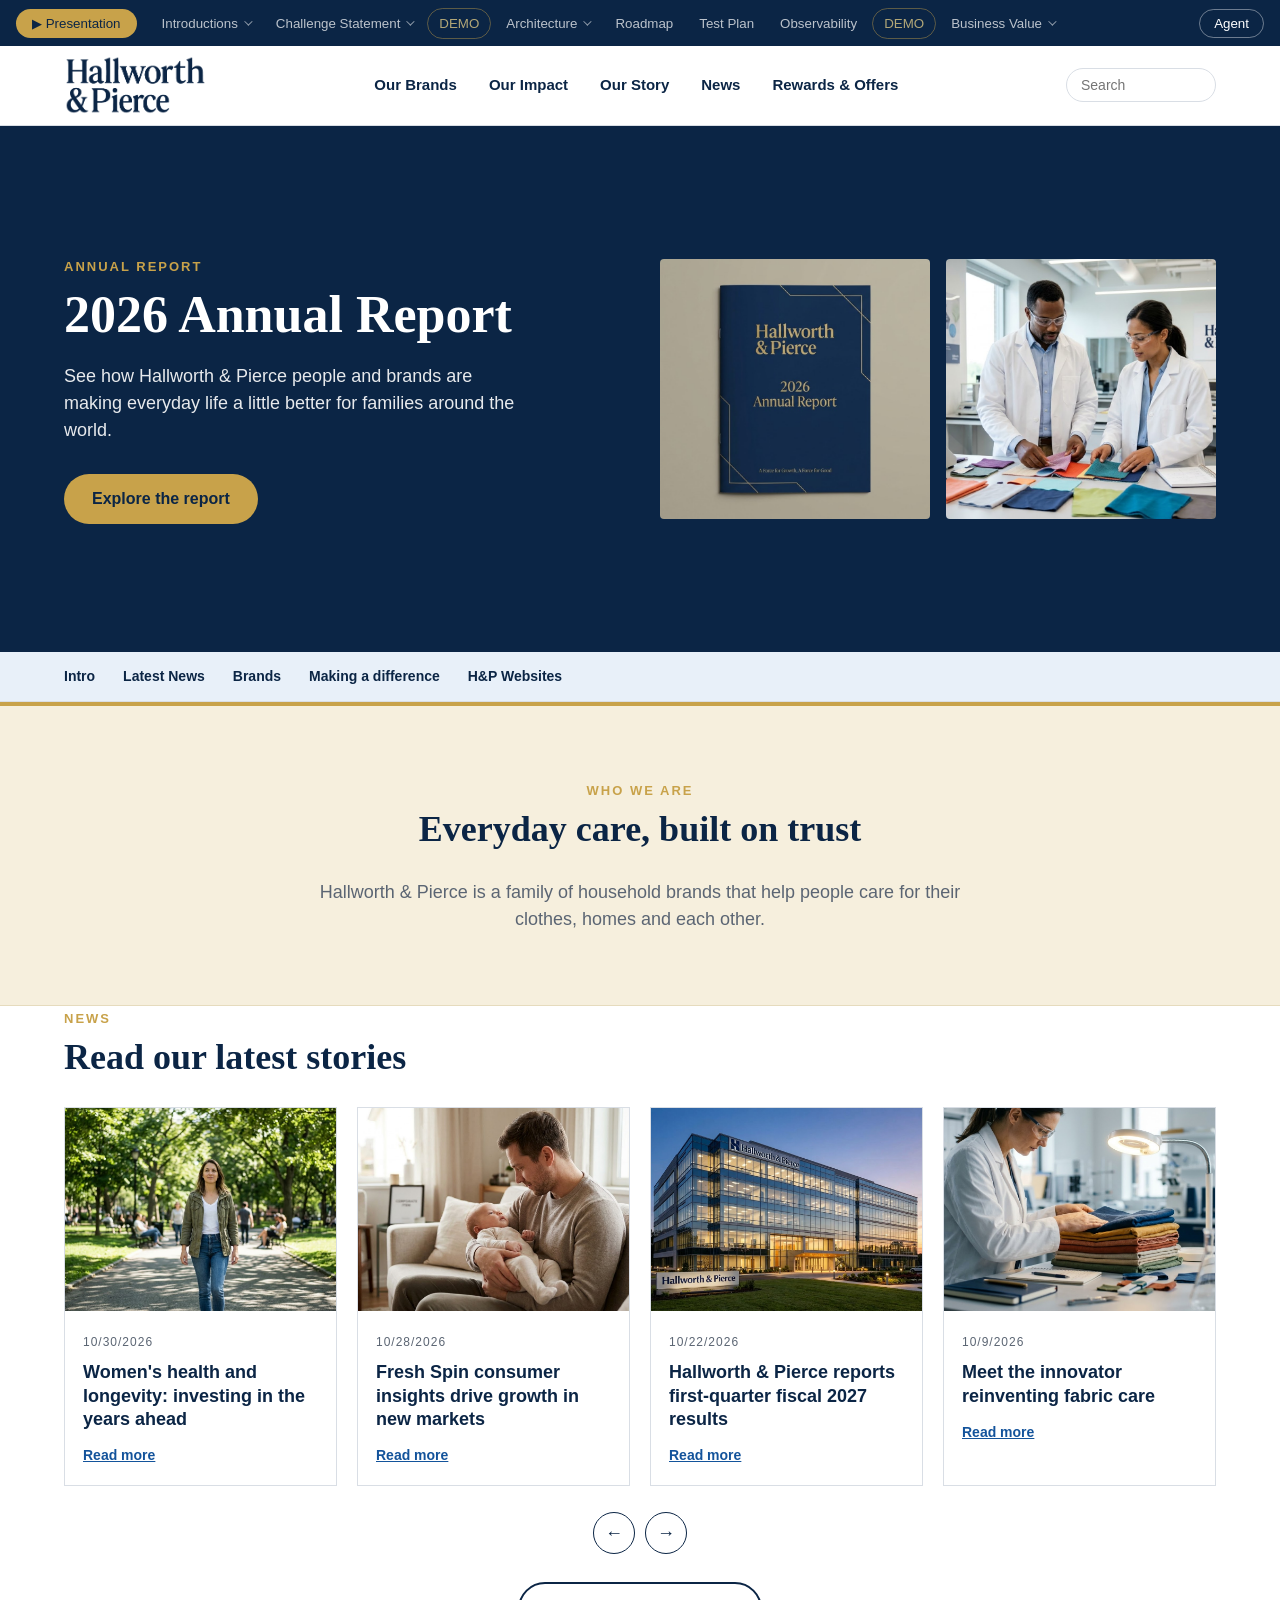
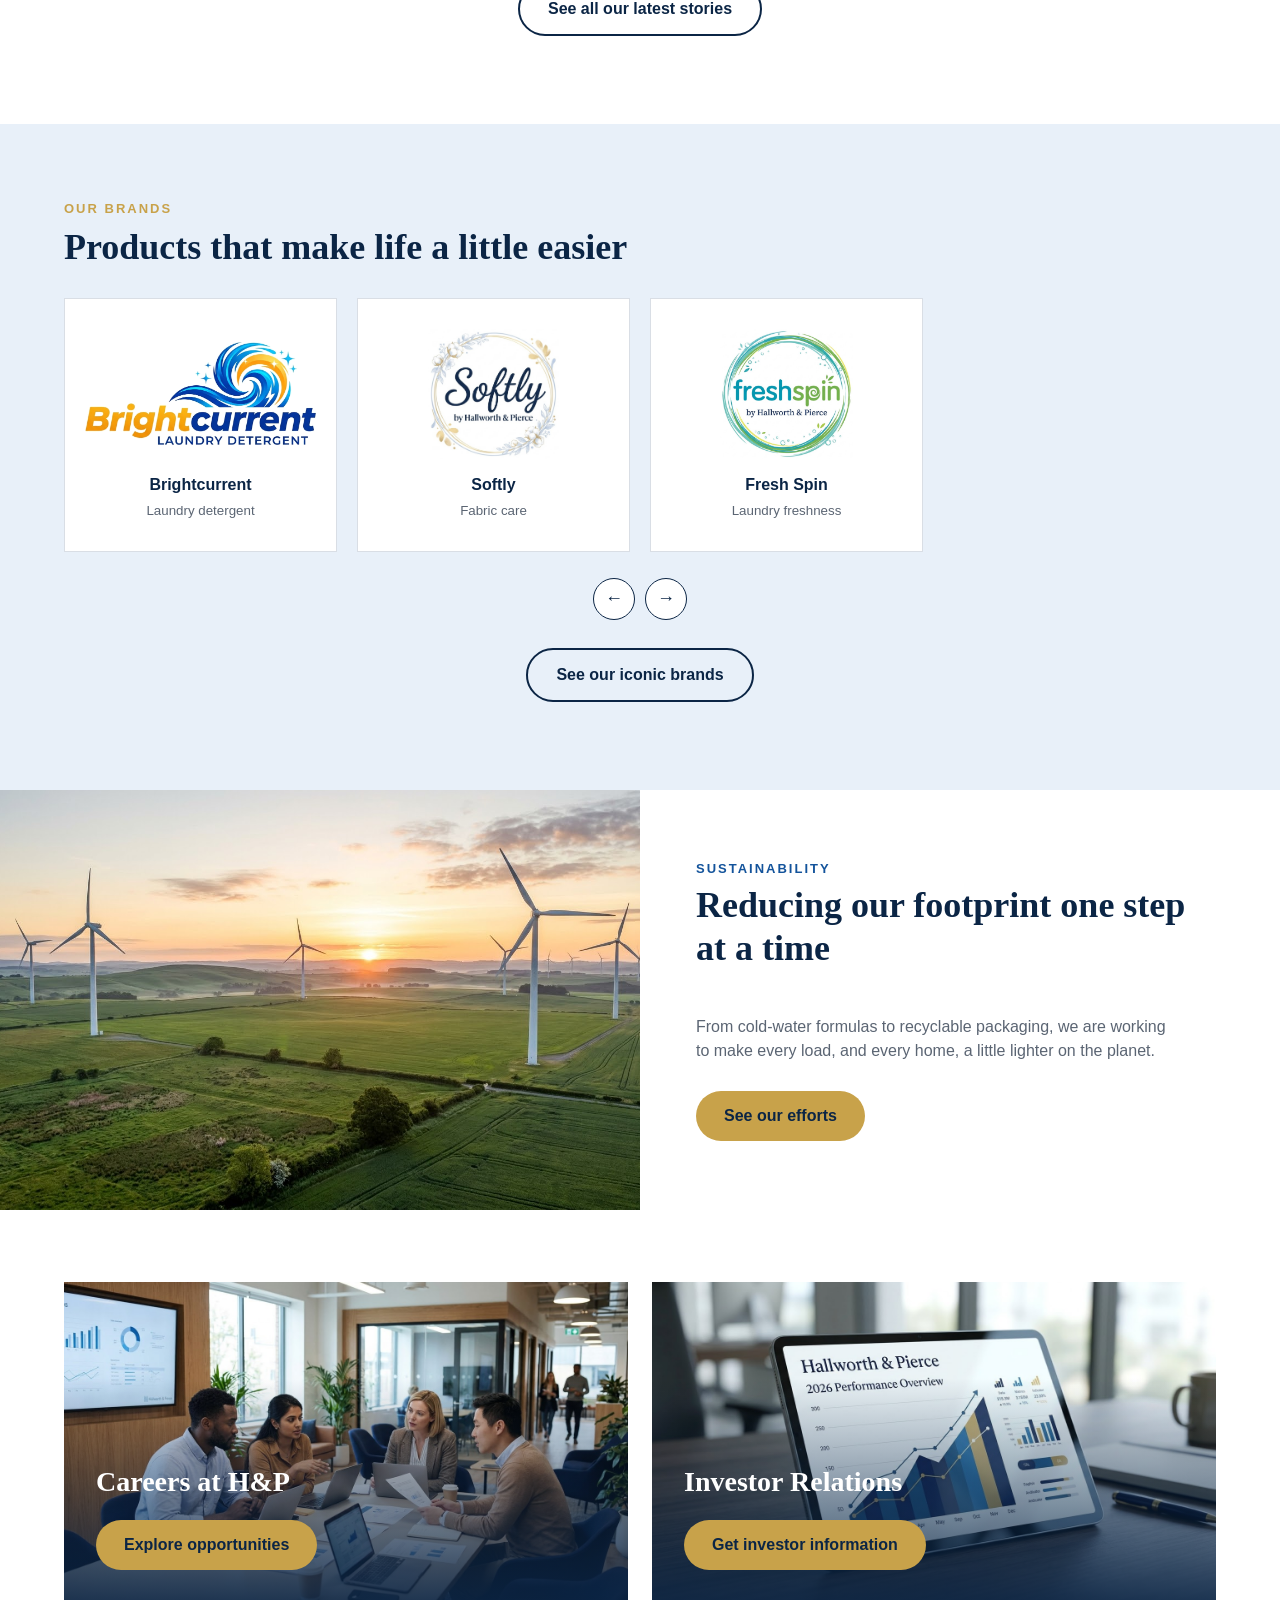
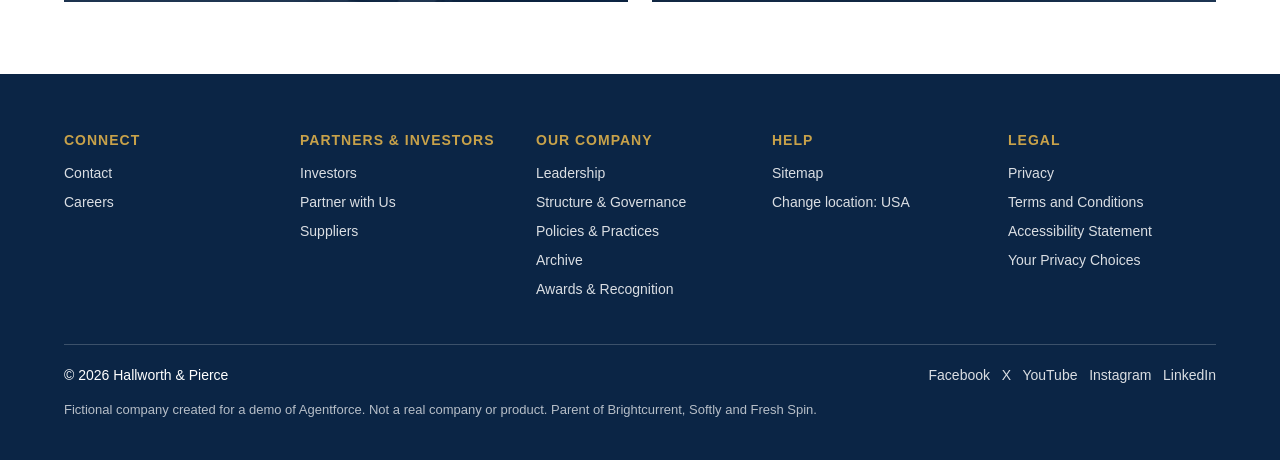
==== commit 5c110414: "Merge architecture nav items, add hover sub-slide menus, fix Salesforce logo on safe harbor slide Co" ====
--- a/index.html
+++ b/index.html
@@ -54,7 +54,7 @@
 <div class="legal"><span>&copy; 2026 Hallworth &amp; Pierce</span><span><a href="#">Facebook</a> &nbsp; <a href="#">X</a> &nbsp; <a href="#">YouTube</a> &nbsp; <a href="#">Instagram</a> &nbsp; <a href="#">LinkedIn</a></span></div>
 <p class="disc">Fictional company created for a demo of Agentforce. Not a real company or product. Parent of Brightcurrent, Softly and Fresh Spin.</p>
 </div></footer>
-<script src="script.js"></script><script src="deck.js"></script><script type='text/javascript'>
+<script src="script.js"></script><script src="decks/manifest.js"></script><script src="deck.js"></script><script type='text/javascript'>
 	function initEmbeddedMessaging() {
 		try {
 			embeddedservice_bootstrap.settings.language = 'en_US'; // For example, enter 'en' or 'en-US'
--- a/deck.css
+++ b/deck.css
@@ -21,3 +21,16 @@
 .deck:hover .x{opacity:1}.deck .x:hover{background:rgba(255,255,255,.28)}
 body.deck-open{overflow:hidden}
 @media(max-width:700px){.demobar .agentbtn{display:none}}
+/* chip with sub slides: caret + hover menu */
+.demobar .chip{display:inline-flex;align-items:center;gap:6px}
+.demobar .chip .caret{width:6px;height:6px;border-right:1.5px solid currentColor;border-bottom:1.5px solid currentColor;transform:rotate(45deg) translateY(-2px);opacity:.75}
+.navmenu{position:fixed;z-index:400;min-width:260px;max-width:340px;padding:8px;border-radius:14px;background:#0b1f3f;border:1px solid rgba(200,162,74,.35);box-shadow:0 18px 48px rgba(0,0,0,.45);display:none;flex-direction:column;gap:2px;font-family:"Helvetica Neue",Arial,sans-serif}
+.navmenu.open{display:flex;animation:nmIn .14s ease}
+@keyframes nmIn{from{opacity:0;transform:translateY(-4px)}to{opacity:1;transform:none}}
+.navmenu .nm-grp{font-size:10.5px;letter-spacing:.14em;text-transform:uppercase;color:#f3d98b;font-weight:700;padding:9px 10px 4px}
+.navmenu .nm-grp:first-child{padding-top:4px}
+.navmenu .nm-item{display:flex;align-items:center;gap:10px;width:100%;text-align:left;background:none;border:0;border-radius:9px;padding:8px 10px;color:#fff;font:500 13px/1.25 inherit;font-family:inherit;cursor:pointer}
+.navmenu .nm-item:hover,.navmenu .nm-item:focus-visible{background:rgba(255,255,255,.1);outline:none}
+.navmenu .nm-item.on{background:rgba(200,162,74,.28)}
+.navmenu .nm-n{flex:0 0 22px;height:22px;border-radius:50%;display:grid;place-items:center;font-size:11px;font-weight:700;background:rgba(255,255,255,.12);color:#cfe0ff}
+.navmenu .nm-item.on .nm-n{background:var(--accent);color:var(--navy)}
